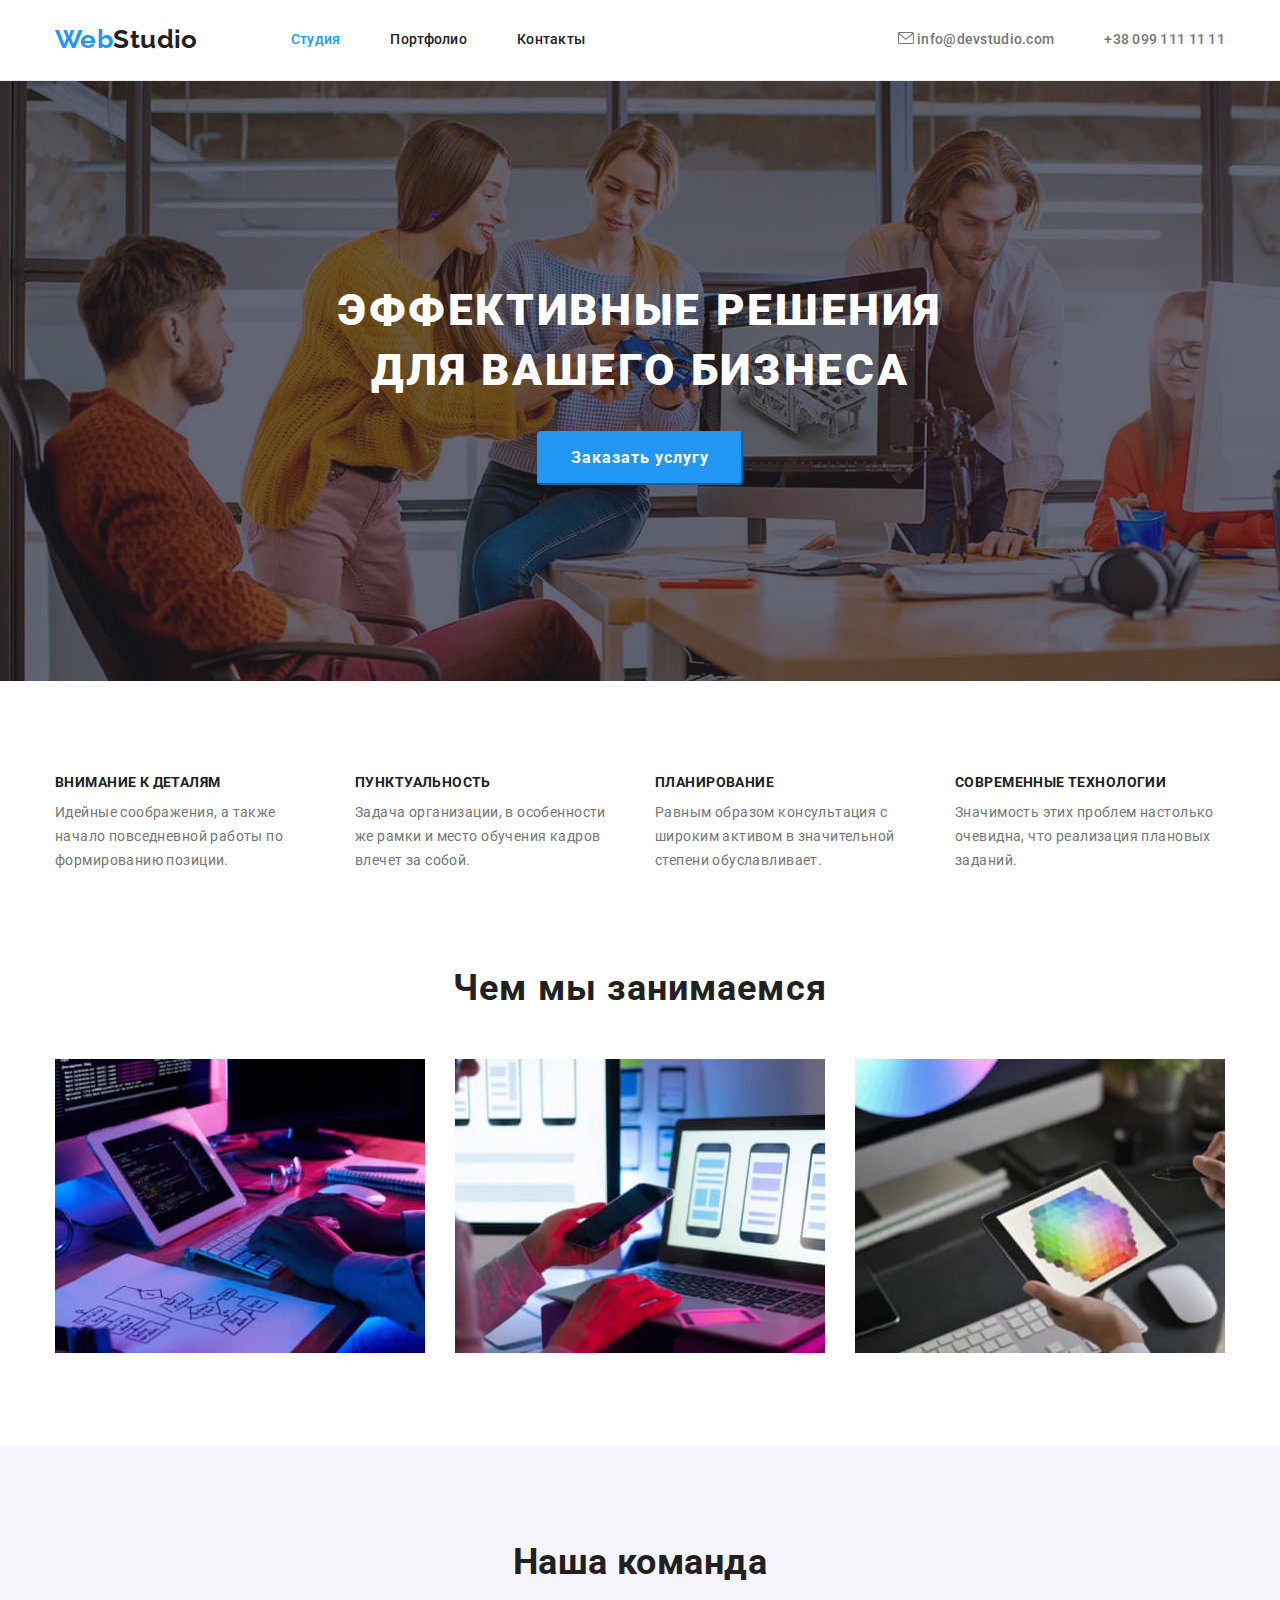
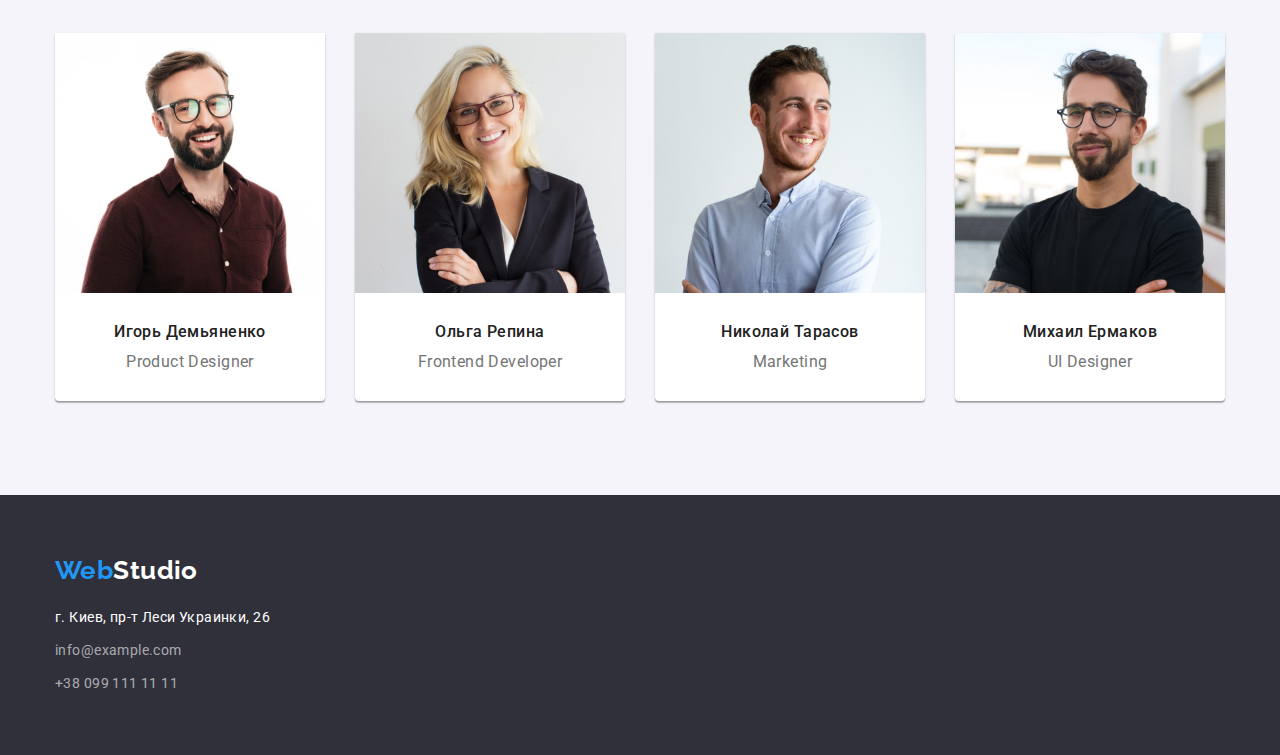
==== index.html @ 4f49828c "icon.svg" ====
<!DOCTYPE html>
<html lang="ru">
<head>
    <meta charset="UTF-8">
    <meta http-equiv="X-UA-Compatible" content="IE=edge">
    <meta name="viewport" content="width=
     initial-scale=1.0">
     <title>Web-Studio-(Version-2.1)</title>
    <link rel="stylesheet" href="https://cdnjs.cloudflare.com/ajax/libs/modern-normalize/1.0.0/modern-normalize.min.css"/>
    <link rel="preconnect" href="https://fonts.googleapis.com">
    <link rel="preconnect" href="https://fonts.gstatic.com" crossorigin>
    <link href="https://fonts.googleapis.com/css2?family=Raleway:wght@700&family=Roboto:wght@400;500;700;900&display=swap"
        rel="stylesheet">
    <link rel="stylesheet" href="./css/styles.css">
</head>
<body>
    <!--Шапка сайта-->
  <header class="page-header">
        <div class="container">
            <div class="general-nav">
            <nav class="main-nav">            
                <a href="./" class="logo"><span class="logo-accent">Web</span>Studio</a>
        
                <ul class="site-nav">
                    <li class="item"><a href="./index.html" class="link current">Студия</a></li>
                    <li class="item"><a href="./portfolio.html" class="link">Портфолио</a></li>
                    <li class="item"><a href="" class="link">Контакты</a></li>
                </ul>
            </nav>
               <ul class="link-contacts">
                <li class="item"><a href="mailto:info@devstudio.com" class="link">
                    <svg class="link-icon" width="16px" height="12px">
                        <use href="./images/icons.svg#icon-envelope"></use>
                    </svg>
                    
                    info@devstudio.com</a></li>                                       
                       
                <li class="item"><a href="tel:+380991111111" class="link">+38 099 111 11 11</a></li>
            </ul>
            </div>
        </div>
    </header>

    <main>
        <!--Герой-->
     <section class="hero overlay">
        <h1 class="hero-title container">Эффективные решения для вашего бизнеса</h1>
         <button class="hero-button" type="button">Заказать услугу</button>
            </section>

        <!--Особенности-->
    <section class="feature section">   
        <div class="container">
        <h2 class="feature-title visually-hidden">Особенности</h2>
        
        <ul class="feature-list">
            <li class="item">
                <h3 class="title">Внимание к деталям</h3> 
                <p class="item" >Идейные соображения, а также начало повседневной работы по формированию позиции.</p>
            </li>
            <li class="item">
                <h3 class="title">Пунктуальность</h3>
                <p class="item">Задача организации, в особенности же рамки и место обучения кадров влечет за собой.</p>
            </li>
            <li class="item">
                <h3 class="title">Планирование</h3>
                <p class="item">Равным образом консультация с широким активом в значительной степени обуславливает.</p>
            </li>
            <li class="item">
                <h3 class="title">Современные технологии</h3>
                <p class="item">Значимость этих проблем настолько очевидна, что реализация плановых заданий.</p>
            </li>
        </ul>
        </div>
    </section>
    <!--Чем мы занимаемся-->
    <section class="example section">
        <div class="container">
            <h2 class="example-title">Чем мы занимаемся</h2>
        <ul class="example-list">
            <li class="item">
                <img src="./images/nout.jpg" alt="Ноутбук" width="370">          
            </li>
            <li class="item">
                <img src="./images/phone.jpg" alt="Смартфон" width="370">               
            </li>
            <li class="item">
                <img src="./images/tablet.jpg" alt="Планшет" width="370">               
            </li>
        </ul>
        </div>
    </section>
    <!--Наша команда-->
    <section class="team section">
        <div class="container">
        <h2 class="team-title">Наша команда</h2>
        <ul class="team-list">
            <li class="team-card">
               
               <img src="./images/igor.jpg" alt="Игорь Демьяненко" width="270">
               <div class="team-card-description">
                <h3 class="title">Игорь Демьяненко</h3>
                <p class="item">Product Designer</p>
               </div>
            </li>
            <li class="team-card">
               <img class="card" src="./images/olga.jpg" alt="Ольга Репина" width="270">
               <div class="team-card-description">
               <h3 class="title">Ольга Репина</h3>  
                <p class="item">Frontend Developer</p> 
                </div>
            </li>
            <li class="team-card">
                
                <img src="./images/nickolay.jpg" alt="Николай Тарасов" width="270">
                <div class="team-card-description">
                <h3 class="title">Николай Тарасов</h3>
                <p class="item">Marketing</p>
                </div>
            </li>
            <li class="team-card">
                
                <img src="./images/misha.jpg" alt="Михаил Ермаков" width="270">
                <div class="team-card-description">
                <h3 class="title">Михаил Ермаков</h3>  
                <p class="item">UI Designer</p> 
            </div>
            </li>
        </ul>
        </div>
    </section>
 </main>
    <!--Футер-->
    <footer class="footer">
        <div class="container">
            
    <a href="./" class="logo-footer"><span class="logo-accent">Web</span>Studio</a>
            
        <address>  
         <ul class="footer-contacts">
         <li><a class="footer-adress" href="">г. Киев, пр-т Леси Украинки, 26</a></li>
         <li><a class="link" href="mailto:info@example.com">info@example.com</a></li>
         <li><a class="link" href="tel:+380991111111">+38 099 111 11 11</a></li>
         </ul>
        </address>
    </div>
    </footer>
</body>
</html>
---- css/styles.css ----
/*Стили для html*/
:root {
    --primary-text-color: #212121;
    --secondary-text-color: #757575;
    --accent-color: #2196F3;
    --accent-text-color: #ffffff; 
    --primary-bg-color: #E5E5E5;
    --secondary-bg-color: #F5F4FA;
    --accent-bg-color: #2F303A;
    --border-header-color: #ECECEC;
    --border-card-color: #EEEEEE;
}
 img {
   display: block;
   max-width: 100%;
   height: auto;
}

body {
    color: var(--primary-text-color);
    font-family: 'Roboto', sans-serif;
    background-color: var(--accent-text-color);
    font-size: 14px;
    letter-spacing: 0.03em;
}

ul {
    list-style: none;
    margin: 0;
    padding: 0;   
}

a {
    text-decoration: none;
    font-style: normal;   
}

h1,h2,h3,h4,h5,h6, p {
    margin-top: 0;
    margin-bottom: 0;
}

.container {
    width: 1200px;
    margin-left: auto;
    margin-right: auto;
    padding-left: 15px;
    padding-right: 15px;
}      
   
.section {
    padding-top: 94px;
    padding-bottom: 94px;
}


/*Шапка сайта*/
.page-header { 
    border-bottom: 1px solid var(--border-header-color);
}

  
.logo {
    padding-top: 24px;
    padding-bottom: 25px;
    margin-right: 93px;
    
    color: var(--primary-text-color);
    font-family: 'Raleway', sans-serif ;
    font-weight: 700;
    font-size: 26px;
    line-height: 1.19;  
}
        

.logo-accent {
    color: var(--accent-color);
}
         
/* Навигация сайта */
.main-nav, .general-nav {
    display: flex;   
}
   
.site-nav {
    display: flex; 
    padding-left: 0; 
}

.site-nav .item {
    margin-right: 50px;    
}
  
.site-nav .item:last-child {
    margin-right: 0;
}

.site-nav .link {
    display: block;
    padding-top: 32px;
    padding-bottom: 32px;

    color: var(--primary-text-color); 

    font-weight: 500;    
    line-height: 1.14;
    letter-spacing: 0.02em; 
}

.site-nav .link:hover,
.site-nav .link:focus {
    color: var(--accent-color);
}

.site-nav .link.current {
    color: var(--accent-color)
}
        
/*Ссылки-контакты*/
.link-contacts .link {  
    display: block;
    padding-top: 32px;
    padding-bottom: 32px;

    color: var(--secondary-text-color);

    font-weight: 500;    
    line-height: 1.14;
    letter-spacing: 0.02em;
}

.link-contacts .link:hover,
.link-contacts .link:focus {
    color: var(--accent-color);    
}

.link-contacts {
   display: flex;
   padding-right: 0;
   padding-left: 0;
   margin-left: auto;
   }

.link-contacts .item + .item {
   margin-left: 50px;
}

/*Герой*/
.hero {
  background-color: var(--accent-bg-color);
  text-align: center;
  padding-top: 200px;
  padding-bottom: 200px;    
}

.hero-title {
    margin-bottom: 30px;  
    max-width: 696px;
       
    color: var(--accent-text-color);
     
    font-weight: 900;
    font-size: 44px;
    line-height: 1.36;
    letter-spacing: 0.06em;
    text-transform: uppercase;
} 
/*Фон Герой*/
.overlay {
    max-width: 1600px;
    height: 600px;
    margin-left: auto;
    margin-right: auto;
    background-image: linear-gradient(to right, rgba(47, 48, 58, 0.4),
     rgba(47, 48, 58, 0.4)), url(../images/imgoverlay.jpg);
     background-repeat: no-repeat;
}
  
/*Кнопки по умолчанию и на странице Портфолио*/
.button {
    
    color: var(--primary-text-color);
    background-color: var(--secondary-bg-color);
    border-color: var(--secondary-bg-color);
    font-family: 'Roboto', sans-serif;
    font-weight: 500;
    font-size: 16px;
    line-height: 1.63; 
    border: none;
    border-radius: 4px; 
        
    text-align: center;
    letter-spacing: 0.03em;
    padding: 6px 22px;
}

.button:hover, .button:focus {
    color: var(--accent-text-color);
    background-color: var(--accent-color);
    cursor: pointer;
}

.hero-button {
    color: var(--accent-text-color);
    background-color: var(--accent-color);
    border-color: var(--accent-color);

    font-family: inherit;
    font-weight: 700;
    font-size: 16px;
    line-height: 1.88;     
    letter-spacing: 0.06em;
    border-radius: 4px;


    display: inline-block;
    padding: 10px 32px;      
}
    
.hero-button:hover,
.hero-button:focus {
    color: var(--accent-text-color);
    background-color: var(--accent-color);
    cursor: pointer;
}
/*Oсобенности*/
.feature-list {
    display: flex;
    gap: 30px;
    padding-left: 0;
}

.visually-hidden {
    position: absolute;
    width: 1px;
    height: 1px;
    margin: -1px;
    border: 0;
    padding: 0;
    white-space: nowrap;
    clip-path: inset(100%);
    clip: rect(0 0 0 0);
    overflow: hidden;}

.feature-list .title {
    margin-bottom: 10px;
    font-weight: 700;
    font-size: 14px;
    line-height: 1.14;
    letter-spacing: 0.03em; 
    text-transform: uppercase;
    color: var(--primary-text-color);
    }

.feature-list .item {
    color: var(--secondary-text-color);
    line-height: 1.71; 
    flex-basis: calc((100% - 90px) / 4);    
    }

/*Чем мы занимаемся*/

.example {
    padding-top: 0px;
 }
   
.example-title {
    margin-bottom: 50px;
    
    font-weight: 700;
    font-size: 36px;
    line-height: 1.17;
    letter-spacing: 0.03em;
    text-align: center;
}

.example-list {
    display: flex; 
    gap: 30px;   
}
 
/*Наша команда*/
.team {
    background-color: var(--secondary-bg-color);
}

.team-title{
    font-weight: 700;
    font-size: 36px;
    line-height: 1.17; 
    margin-bottom: 50px;  
    text-align: center;
       
}
.team-card {
    background-color: var(--accent-text-color);
    box-shadow: 0px 1px 3px rgba(0, 0, 0, 0.12), 0px 1px 1px rgba(0, 0, 0, 0.14), 0px 2px 1px rgba(0, 0, 0, 0.2);
    border-radius: 0px 0px 4px 4px;     
}

.team-card .title {
    font-weight: 500;
    font-size: 16px;
    line-height:1.17;
    text-align: center;
}

.team-card .item {
   color: var(--secondary-text-color);
   font-size: 16px;
   line-height: 1.19;
   text-align: center;
   margin-top: 10px;     
}

.team-list {
  display: flex;
  gap: 30px; 
}

.team-list .team-card-description {
    padding-top: 30px;
    padding-bottom: 30px; 
    padding-left: 70;    
}

           
/*Футер*/
.footer {
    background-color: var(--accent-bg-color);
    padding-top: 60px;
    padding-bottom: 60px;
}


.footer-adress {
    color: var(--accent-text-color);    
    line-height: 1.71;           
}

.footer-contacts .link {
    display: block;
    color: rgba(255, 255, 255, 0.6);    
    line-height: 1.71;
    margin-top: 9px;    
}

.footer-contacts .footer-adress:hover {
    color: var(--accent-color);
}

.footer-contacts .link:hover,
.footer-contacts .link:focus {
    color: var(--accent-color);
}

.footer-contacts {
    display: block;
    padding-left: 0;
}

.logo-footer {
    display: block;
    margin-bottom: 20px;
    margin-right: 93px;

    color: var(--primary-text-color);
    color: var(--accent-text-color);
    font-family: 'Raleway', sans-serif;
    font-weight: 700;
    font-size: 26px;
    line-height: 1.19; 
}

/*Стили для Портфолио*/

.portfolio-card .item {
    color: var(--secondary-text-color);
    font-size: 16px;
    line-height: 1.88;    
}

.portfolio-card .title {
    font-weight: 700;
    font-size: 18px;
    line-height: 2;    
    letter-spacing: 0.06em;
}

.portfolio-list {
    display: flex;
    flex-wrap: wrap;
    padding: 0;
    gap: 30px;
}     
  
.portfolio-card {
   width: calc((100% - 60px) / 3);
}
.portfolio-card-description {
    padding-left: 24px;
    padding-top: 20px;
    padding-bottom: 20px;
    border-bottom: 1px solid var(--border-card-color);
    border-left: 1px solid var(--border-card-color);
    border-right: 1px solid var(--border-card-color);
}
.portfolio-card-description .title {
    margin-bottom: 4px;
}
.filter {
    display: flex;
    margin-bottom: 50px;
    justify-content: center;    
}
.filter .button {
    margin-right: 8px;
}

/*Спрайт*/
.link-icon {
   fill: currentColor;
}
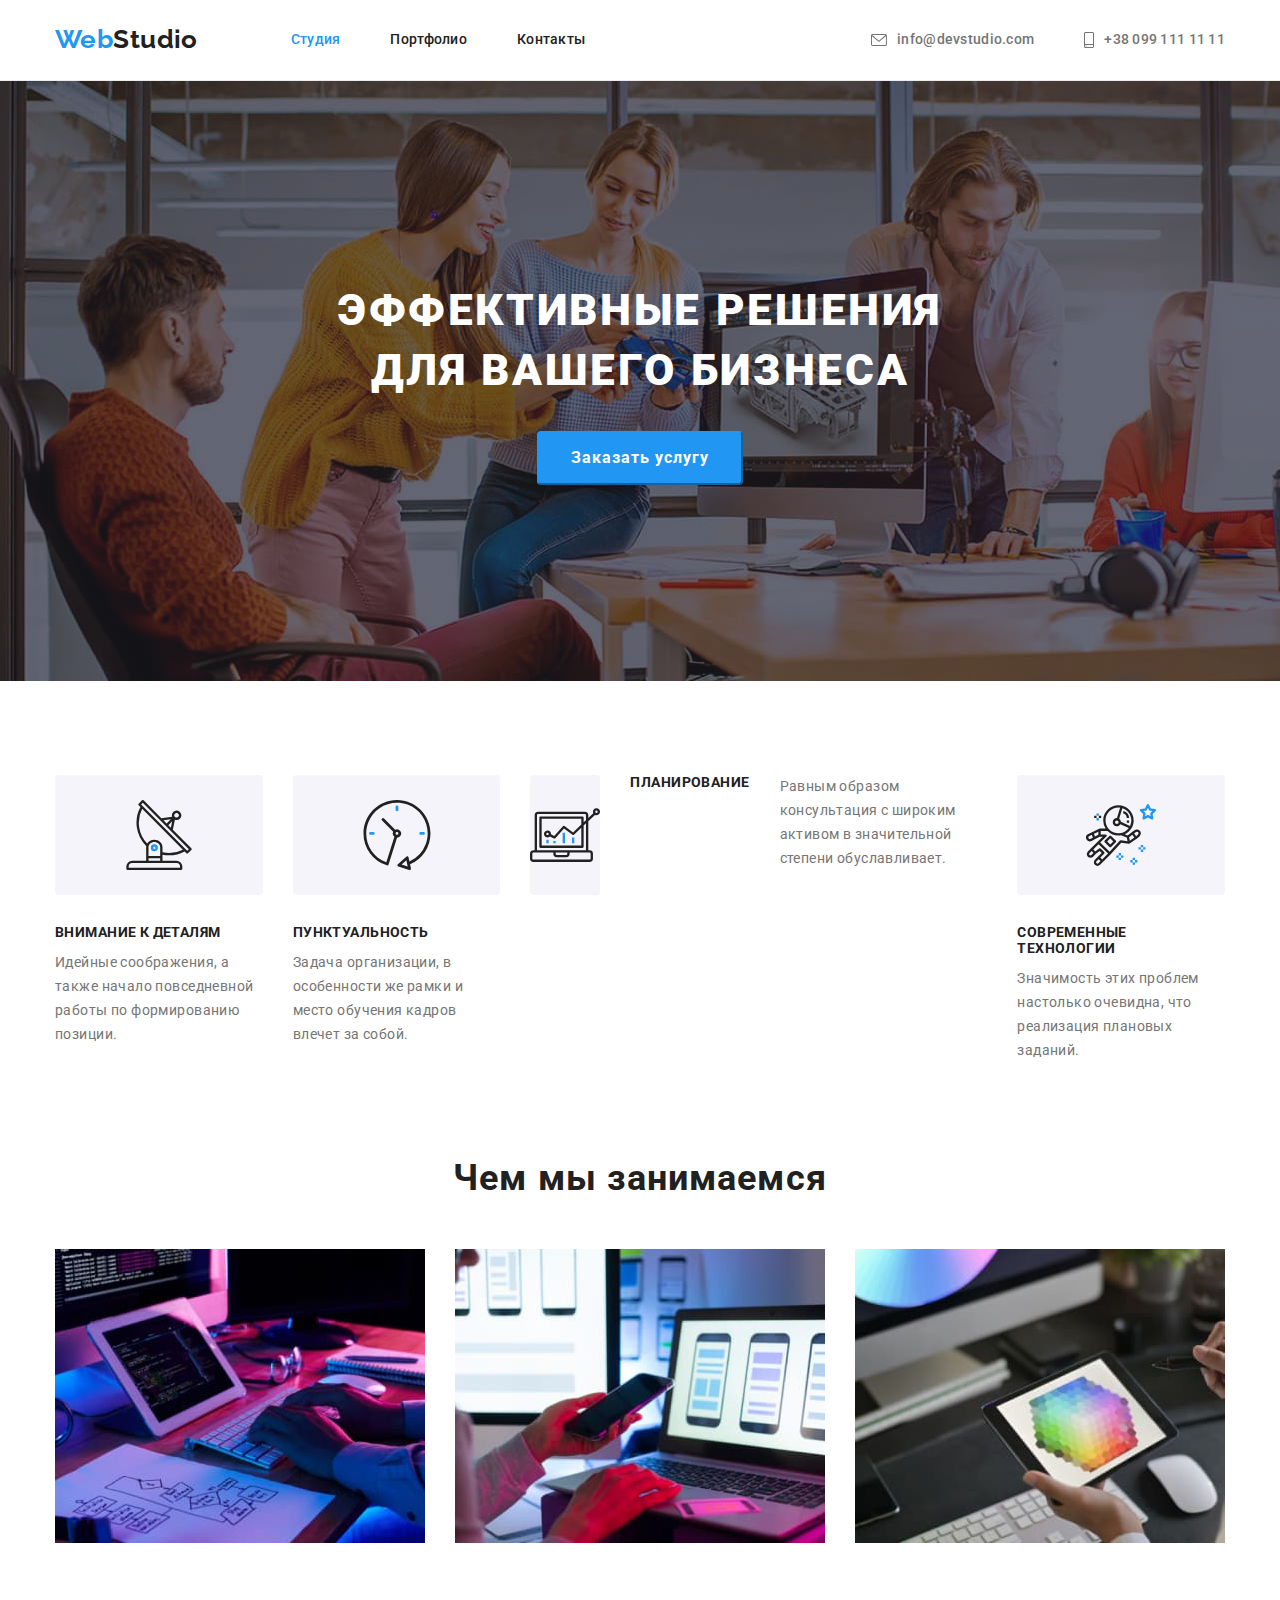
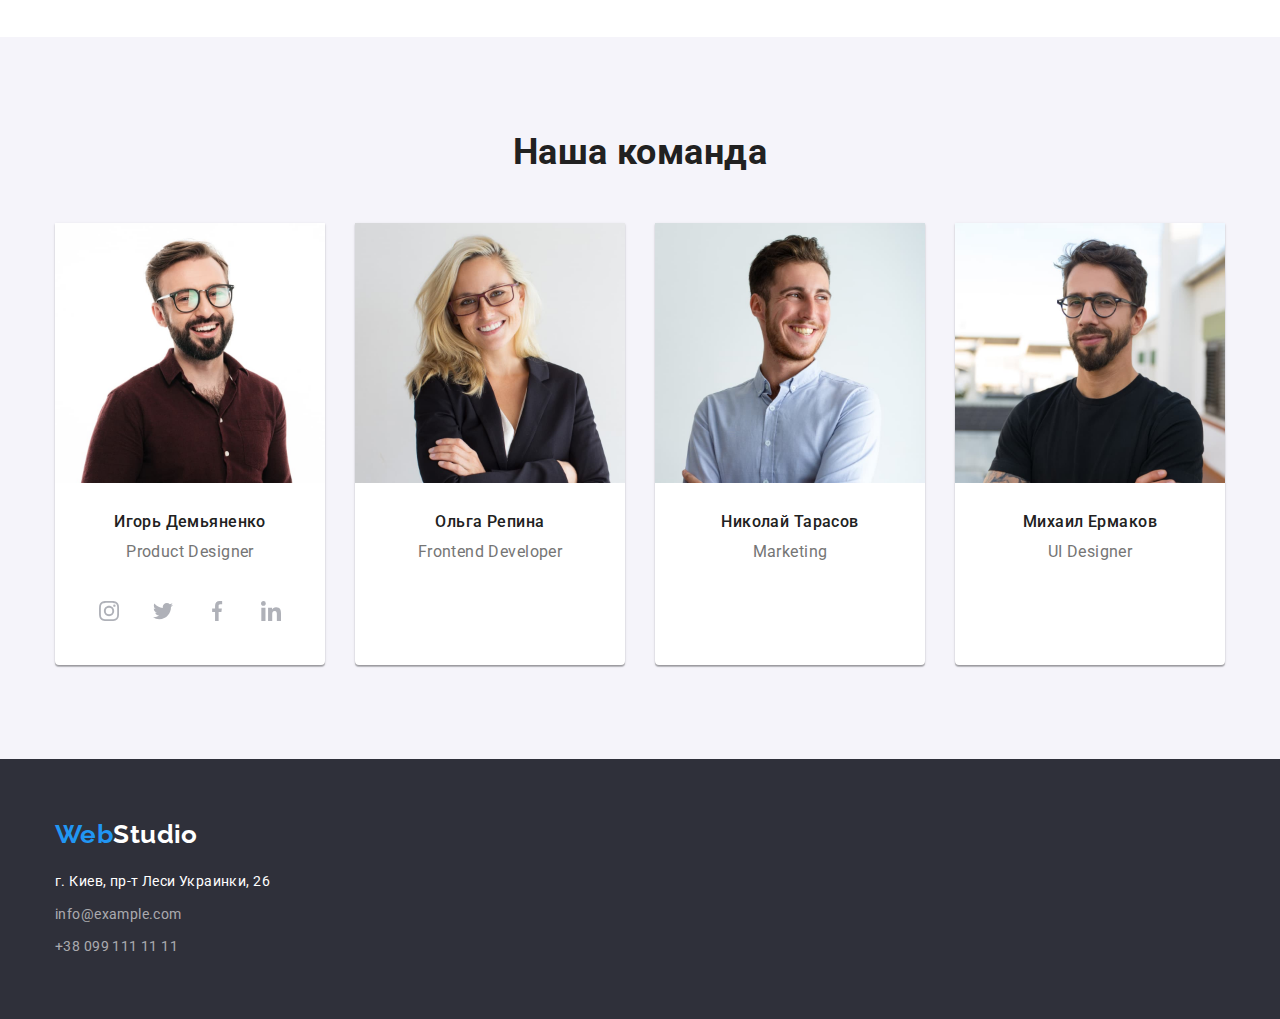
==== commit 9a7542e0: "Summary" ====
--- a/index.html
+++ b/index.html
@@ -27,21 +27,30 @@
                     <li class="item"><a href="" class="link">Контакты</a></li>
                 </ul>
             </nav>
-               <ul class="link-contacts">
-                <li class="item"><a href="mailto:info@devstudio.com" class="link">
-                    <svg class="link-icon" width="16px" height="12px">
-                        <use href="./images/icons.svg#icon-envelope"></use>
-                    </svg>
-                    
-                    info@devstudio.com</a></li>                                       
-                       
-                <li class="item"><a href="tel:+380991111111" class="link">+38 099 111 11 11</a></li>
+            <ul class="link-contacts">
+                <li class="item">
+                    <a href="mailto:info@devstudio.com" class="link">
+                        <svg class="link-icon" width="16px" height="12px">
+                            <use href="./images/icons.svg.svg#icon-envelope"></use>
+                        </svg>
+                        info@devstudio.com
+                    </a>
+                </li>
+            
+                <li class="item">
+                    <a href="tel:+380991111111" class="link">
+                        <svg class="link-icon" width="10" height="16">
+                            <use href="./images/icons.svg.svg#icon-smartphone"></use>
+                        </svg>
+                        +38 099 111 11 11
+                    </a>
+                </li>
             </ul>
             </div>
-        </div>
-    </header>
-
-    <main>
+            </div>
+            </header>
+            
+            <main>
         <!--Герой-->
      <section class="hero overlay">
         <h1 class="hero-title container">Эффективные решения для вашего бизнеса</h1>
@@ -54,19 +63,42 @@
         <h2 class="feature-title visually-hidden">Особенности</h2>
         
         <ul class="feature-list">
-            <li class="item">
+
+            <li class="item">
+                <div class="feature-icon">
+                    <svg class="icon-antenna" width="70px" height="70px">
+                        <use href="./images/icons.svg.svg#icon-antenna"></use>
+                    </svg>
+                </div>
+
                 <h3 class="title">Внимание к деталям</h3> 
                 <p class="item" >Идейные соображения, а также начало повседневной работы по формированию позиции.</p>
             </li>
-            <li class="item">
+
+            <li class="item">
+                <div class="feature-icon">
+                    <svg class="icon-clock" width="70px" height="70px">
+                        <use href="./images/icons.svg.svg#icon-clock"></use>
+                    </svg>
+                </div>
+
                 <h3 class="title">Пунктуальность</h3>
                 <p class="item">Задача организации, в особенности же рамки и место обучения кадров влечет за собой.</p>
             </li>
-            <li class="item">
+            <div class="feature-icon">
+                <svg class="icon-diagram" width="70px" height="70px">
+                    <use href="./images/icons.svg.svg#icon-diagram"></use>
+                </svg>
+            </div>
                 <h3 class="title">Планирование</h3>
                 <p class="item">Равным образом консультация с широким активом в значительной степени обуславливает.</p>
             </li>
             <li class="item">
+                <div class="feature-icon">
+                    <svg class="icon-astronaut" width="70px" height="70px">
+                        <use href="./images/icons.svg.svg#icon-astronaut"></use>
+                    </svg>
+                </div>
                 <h3 class="title">Современные технологии</h3>
                 <p class="item">Значимость этих проблем настолько очевидна, что реализация плановых заданий.</p>
             </li>
@@ -95,6 +127,7 @@
         <div class="container">
         <h2 class="team-title">Наша команда</h2>
         <ul class="team-list">
+           
             <li class="team-card">
                
                <img src="./images/igor.jpg" alt="Игорь Демьяненко" width="270">
@@ -102,7 +135,47 @@
                 <h3 class="title">Игорь Демьяненко</h3>
                 <p class="item">Product Designer</p>
                </div>
-            </li>
+                <ul class="team-soclinks">
+                    <li class="team-soclinks-item">
+                        <div class="social-links">
+                            <a href="">
+                                <svg class="icon-social" width="20px" height="20px">
+                                    <use href="./images/icons.svg.svg#icon-instagram"></use>
+                                </svg>
+                            </a>
+                        </div>
+                    </li>
+                    <li class="team-soclinks-item">
+                        <div class="social-links">
+                            <a href="">
+                                <svg class="icon-social" width="20px" height="20px">
+                                    <use href="./images/icons.svg.svg#icon-twitter"></use>
+                                </svg>
+                            </a>
+                        </div>
+                    </li>
+                    <li class="team-soclinks-item">
+                        <div class="social-links">
+                            <a href="">
+                                <svg class="icon-social" width="20px" height="20px">
+                                    <use href="./images/icons.svg.svg#icon-facebook"></use>
+                                </svg>
+                            </a>
+                        </div>
+                    </li>
+                    <li class="team-soclinks-item">
+                        <div class="social-links">
+                            <a href="">
+                                <svg class="icon-social" width="20px" height="20px">
+                                    <use href="./images/icons.svg.svg#icon-linkedin"></use>
+                                </svg>
+                            </a>
+                        </div>
+                    </li>
+                </ul>
+            </li>       
+                    
+                 
             <li class="team-card">
                <img class="card" src="./images/olga.jpg" alt="Ольга Репина" width="270">
                <div class="team-card-description">
--- a/css/styles.css
+++ b/css/styles.css
@@ -3,12 +3,13 @@
     --primary-text-color: #212121;
     --secondary-text-color: #757575;
     --accent-color: #2196F3;
-    --accent-text-color: #ffffff; 
+    --accent-text-color: #ffffff;
     --primary-bg-color: #E5E5E5;
     --secondary-bg-color: #F5F4FA;
     --accent-bg-color: #2F303A;
     --border-header-color: #ECECEC;
     --border-card-color: #EEEEEE;
+    --social-links-color: #AFB1B8;
 }
  img {
    display: block;
@@ -117,32 +118,44 @@
 }
         
 /*Ссылки-контакты*/
-.link-contacts .link {  
-    display: block;
+.link-contacts .link {
+    display: flex;
     padding-top: 32px;
     padding-bottom: 32px;
+    align-items: center;
 
     color: var(--secondary-text-color);
 
-    font-weight: 500;    
+    font-weight: 500;
     line-height: 1.14;
     letter-spacing: 0.02em;
 }
 
 .link-contacts .link:hover,
 .link-contacts .link:focus {
-    color: var(--accent-color);    
+    color: var(--accent-color);
 }
 
 .link-contacts {
-   display: flex;
-   padding-right: 0;
-   padding-left: 0;
-   margin-left: auto;
-   }
-
-.link-contacts .item + .item {
-   margin-left: 50px;
+    display: flex;
+    padding-right: 0;
+    padding-left: 0;
+    margin-left: auto;
+    align-items: center;
+}
+
+.link-contacts .item+.item {
+    margin-left: 50px;
+}
+
+.link-icon {
+    margin-right: 10px;
+    fill: #757575;
+}
+
+.link-icon:hover,
+.link-icon:focus {
+    fill: var(--accent-color);
 }
 
 /*Герой*/
@@ -172,8 +185,7 @@
     margin-left: auto;
     margin-right: auto;
     background-image: linear-gradient(to right, rgba(47, 48, 58, 0.4),
-     rgba(47, 48, 58, 0.4)), url(../images/imgoverlay.jpg);
-     background-repeat: no-repeat;
+            rgba(47, 48, 58, 0.4)), url(../images/imgoverlay.jpg);
 }
   
 /*Кнопки по умолчанию и на странице Портфолио*/
@@ -250,13 +262,23 @@
     letter-spacing: 0.03em; 
     text-transform: uppercase;
     color: var(--primary-text-color);
-    }
+}
 
 .feature-list .item {
     color: var(--secondary-text-color);
     line-height: 1.71; 
     flex-basis: calc((100% - 90px) / 4);    
-    }
+}
+
+.feature-icon {
+    display: flex;
+    height: 120px;
+    border-radius: 4px;
+    margin-bottom: 30px;
+    background-color: var(--secondary-bg-color);
+    justify-content: center;
+    align-items: center;
+}
 
 /*Чем мы занимаемся*/
 
@@ -323,7 +345,40 @@
     padding-bottom: 30px; 
     padding-left: 70;    
 }
-
+.social-links {
+    display: flex;
+    width: 44px;
+    height: 44px;
+    border: 0;
+    border-radius: 50%;
+    padding: 0;
+    justify-content: center;
+    align-items: center;
+    background-color: var(--accent-text-color);
+}
+.social-links:hover,
+.social-links:focus {
+    background-color: var(--accent-color);
+}
+.team-soclinks-item:not(:last-child) {
+    margin-right: 10px;
+}
+.team-soclinks-item {
+    padding-bottom: 30px;
+}
+.team-soclinks {
+    display: flex;
+    justify-content: center;
+}
+.icon-social {
+    fill: var(--social-links-color);
+    align-items: center;
+    margin-bottom: 0;
+}
+.icon-social:hover,
+.icon-social:focus {
+    fill: var(--accent-text-color);
+}
            
 /*Футер*/
 .footer {
@@ -417,11 +472,7 @@
     margin-right: 8px;
 }
 
-/*Спрайт*/
-.link-icon {
-   fill: currentColor;
-}
-    
+
     
     
       
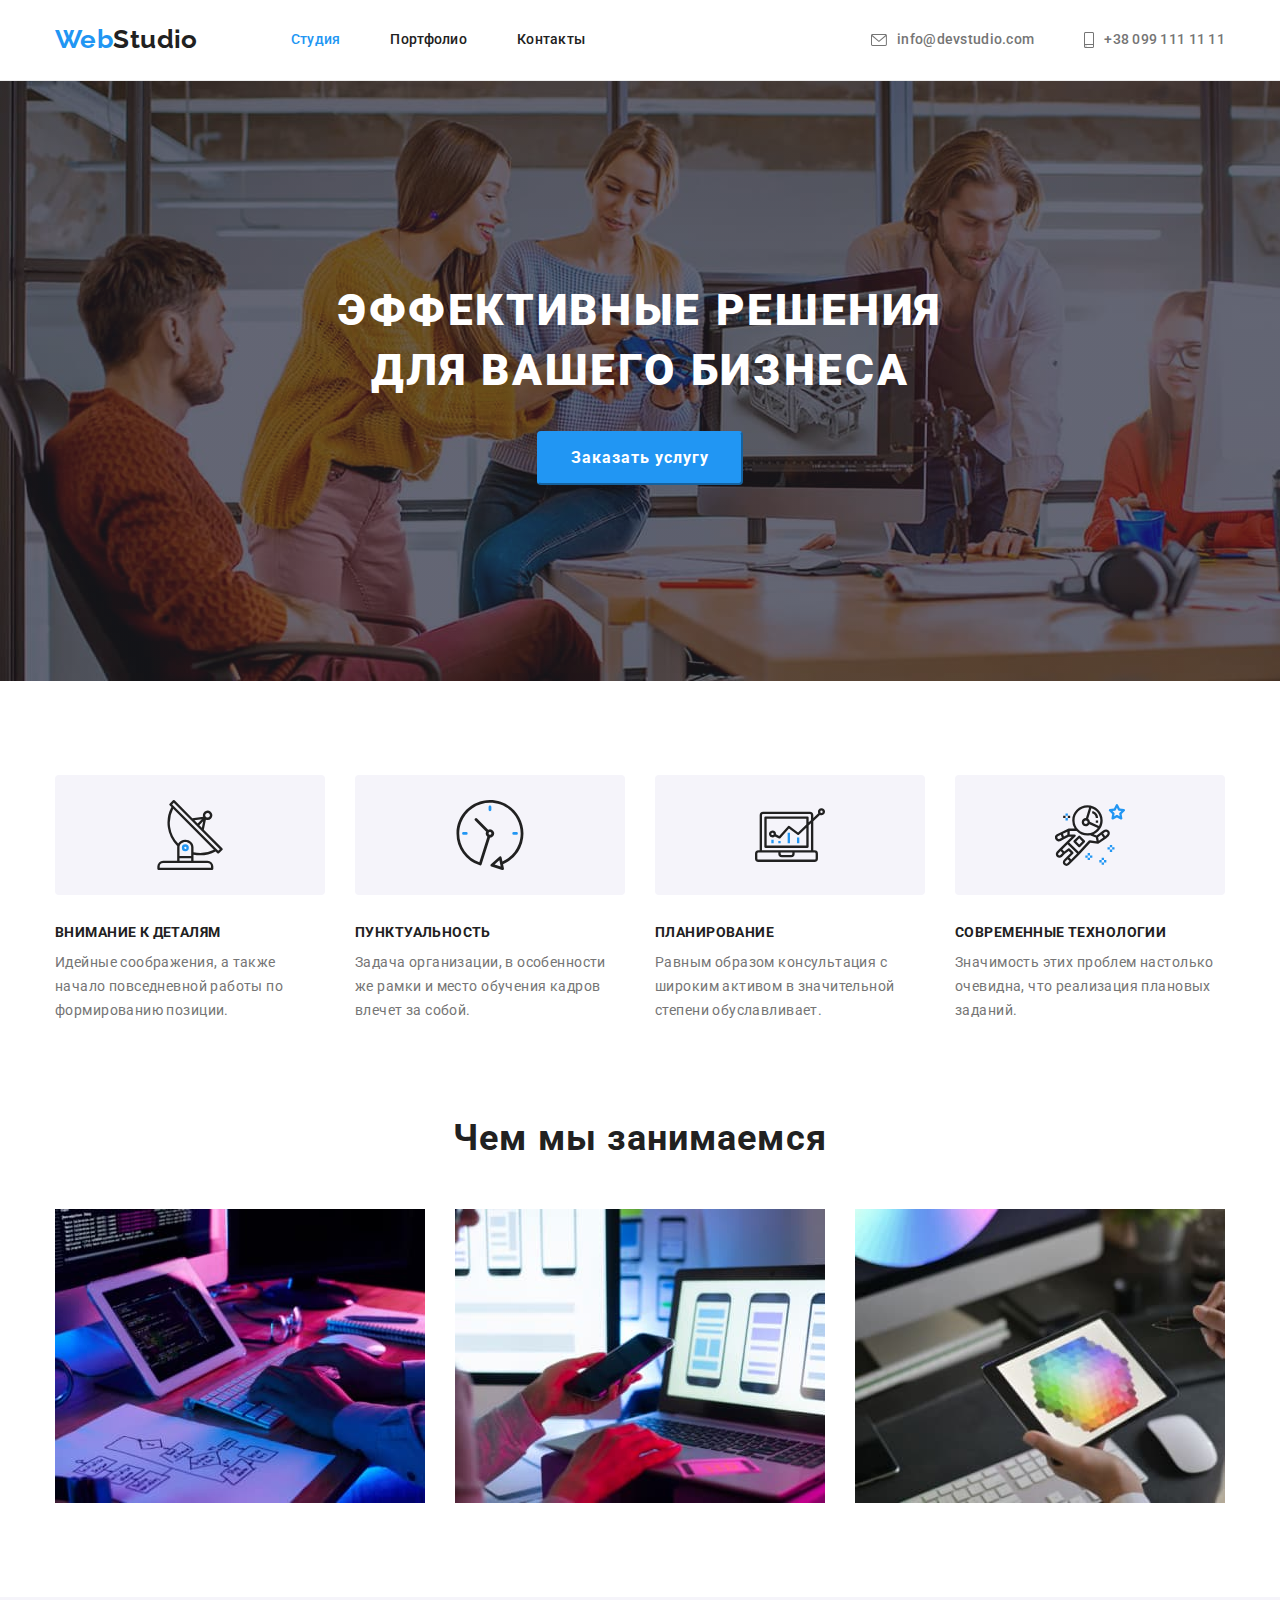
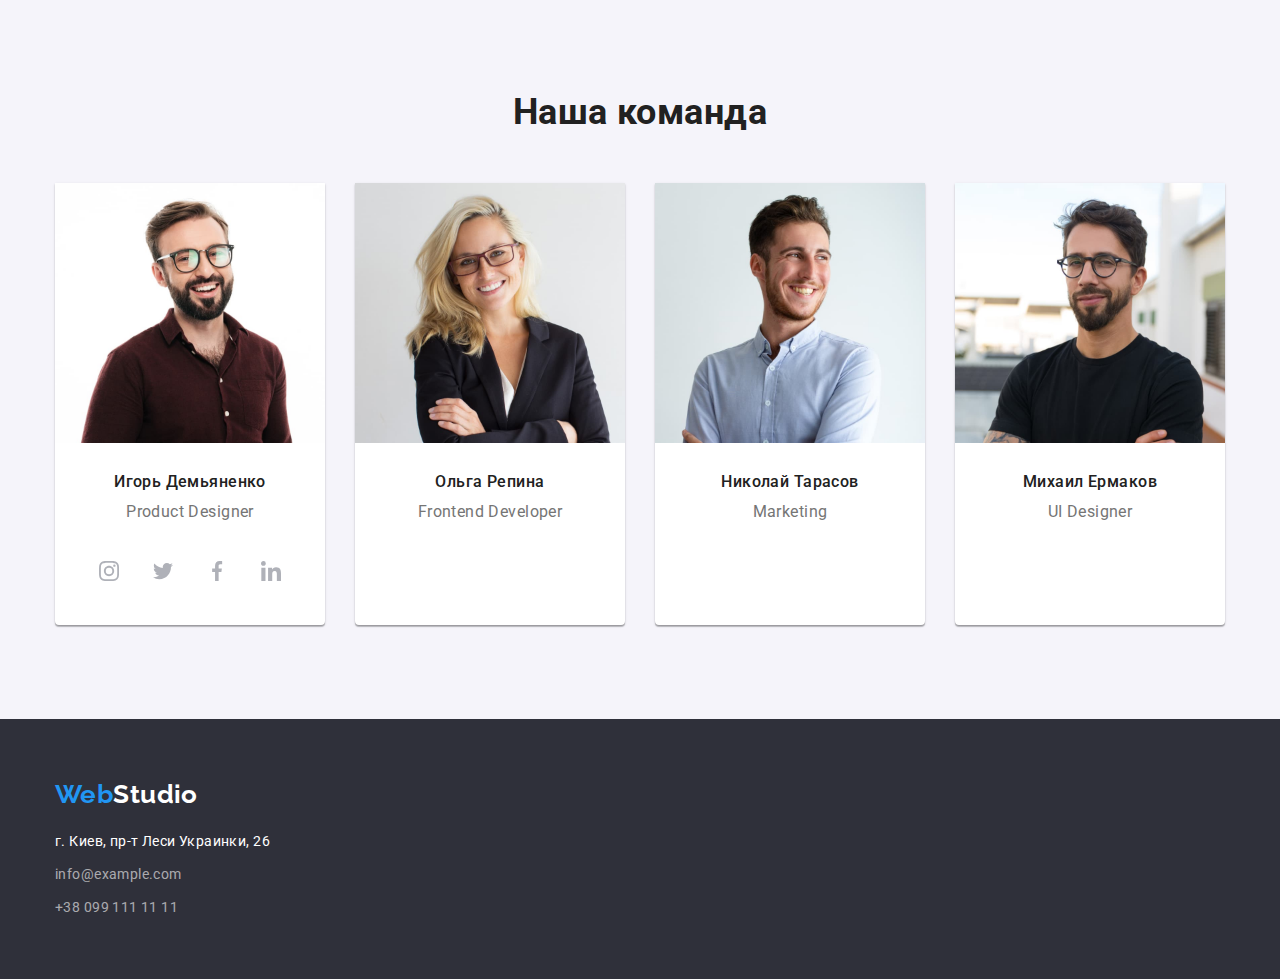
==== commit b2f9a5ac: "Update index.html" ====
--- a/index.html
+++ b/index.html
@@ -72,7 +72,7 @@
                 </div>
 
                 <h3 class="title">Внимание к деталям</h3> 
-                <p class="item" >Идейные соображения, а также начало повседневной работы по формированию позиции.</p>
+                <p class="item">Идейные соображения, а также начало повседневной работы по формированию позиции.</p>
             </li>
 
             <li class="item">
@@ -85,11 +85,13 @@
                 <h3 class="title">Пунктуальность</h3>
                 <p class="item">Задача организации, в особенности же рамки и место обучения кадров влечет за собой.</p>
             </li>
+            <li class="item">
             <div class="feature-icon">
                 <svg class="icon-diagram" width="70px" height="70px">
                     <use href="./images/icons.svg.svg#icon-diagram"></use>
                 </svg>
             </div>
+
                 <h3 class="title">Планирование</h3>
                 <p class="item">Равным образом консультация с широким активом в значительной степени обуславливает.</p>
             </li>
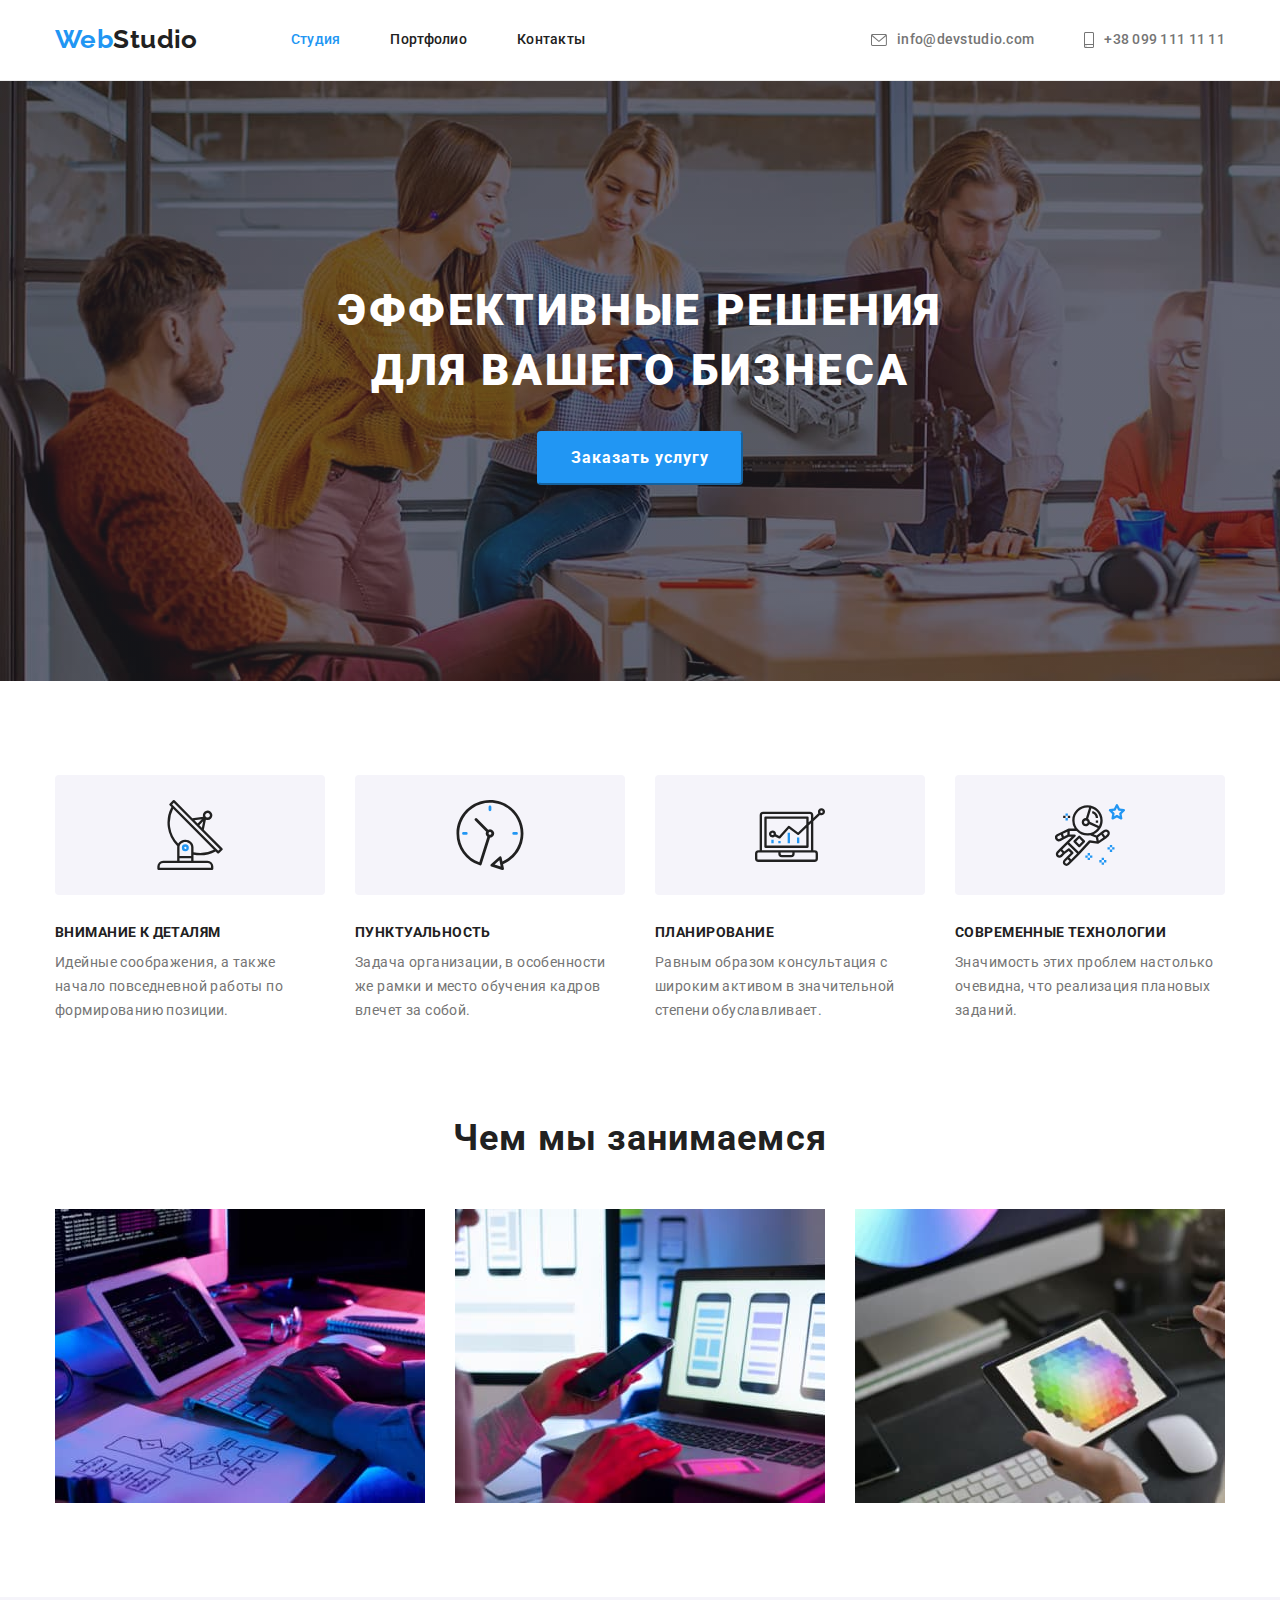
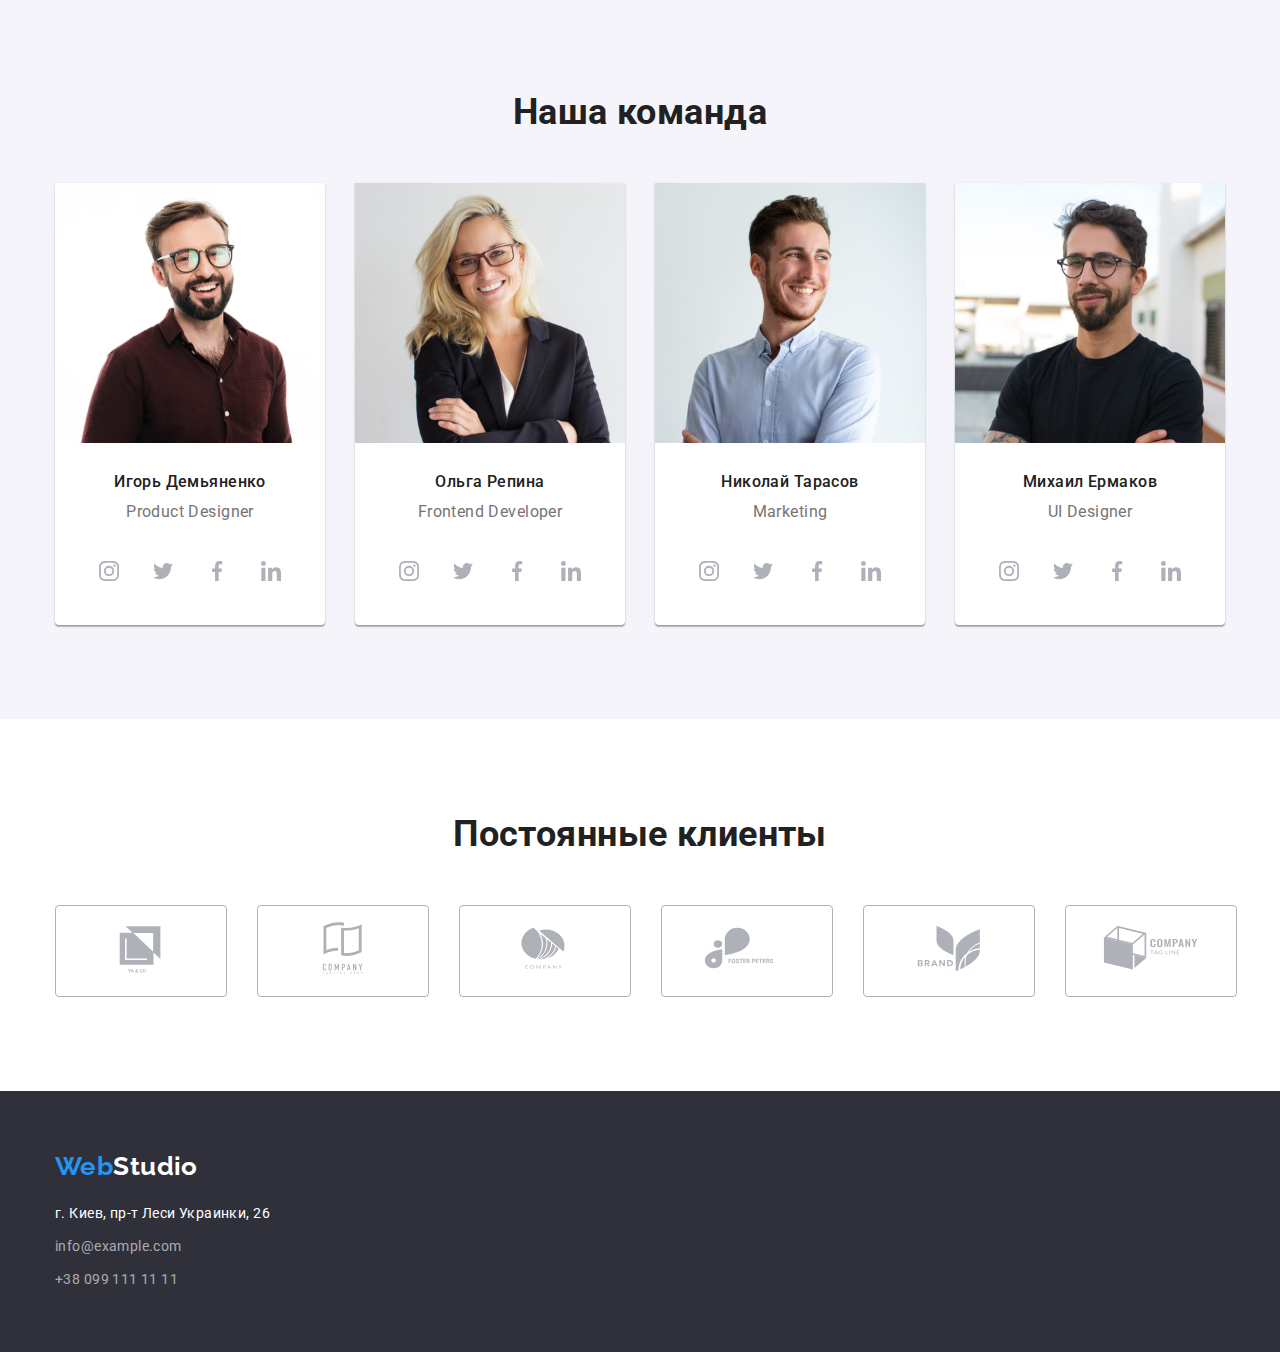
==== commit c7f1a2d5: "Summary" ====
--- a/index.html
+++ b/index.html
@@ -138,7 +138,7 @@
                 <p class="item">Product Designer</p>
                </div>
                 <ul class="team-soclinks">
-                    <li class="team-soclinks-item">
+                        <li class="team-soclinks-item">
                         <div class="social-links">
                             <a href="">
                                 <svg class="icon-social" width="20px" height="20px">
@@ -184,6 +184,44 @@
                <h3 class="title">Ольга Репина</h3>  
                 <p class="item">Frontend Developer</p> 
                 </div>
+                <ul class="team-soclinks">
+                    <li class="team-soclinks-item">
+                        <div class="social-links">
+                            <a href="">
+                                <svg class="icon-social" width="20px" height="20px">
+                                    <use href="./images/icons.svg.svg#icon-instagram"></use>
+                                </svg>
+                            </a>
+                        </div>
+                    </li>
+                    <li class="team-soclinks-item">
+                        <div class="social-links">
+                            <a href="">
+                                <svg class="icon-social" width="20px" height="20px">
+                                    <use href="./images/icons.svg.svg#icon-twitter"></use>
+                                </svg>
+                            </a>
+                        </div>
+                    </li>
+                    <li class="team-soclinks-item">
+                        <div class="social-links">
+                            <a href="">
+                                <svg class="icon-social" width="20px" height="20px">
+                                    <use href="./images/icons.svg.svg#icon-facebook"></use>
+                                </svg>
+                            </a>
+                        </div>
+                    </li>
+                    <li class="team-soclinks-item">
+                        <div class="social-links">
+                            <a href="">
+                                <svg class="icon-social" width="20px" height="20px">
+                                    <use href="./images/icons.svg.svg#icon-linkedin"></use>
+                                </svg>
+                            </a>
+                        </div>
+                    </li>
+                </ul>
             </li>
             <li class="team-card">
                 
@@ -192,6 +230,44 @@
                 <h3 class="title">Николай Тарасов</h3>
                 <p class="item">Marketing</p>
                 </div>
+                <ul class="team-soclinks">
+                    <li class="team-soclinks-item">
+                        <div class="social-links">
+                            <a href="">
+                                <svg class="icon-social" width="20px" height="20px">
+                                    <use href="./images/icons.svg.svg#icon-instagram"></use>
+                                </svg>
+                            </a>
+                        </div>
+                    </li>
+                    <li class="team-soclinks-item">
+                        <div class="social-links">
+                            <a href="">
+                                <svg class="icon-social" width="20px" height="20px">
+                                    <use href="./images/icons.svg.svg#icon-twitter"></use>
+                                </svg>
+                            </a>
+                        </div>
+                    </li>
+                    <li class="team-soclinks-item">
+                        <div class="social-links">
+                            <a href="">
+                                <svg class="icon-social" width="20px" height="20px">
+                                    <use href="./images/icons.svg.svg#icon-facebook"></use>
+                                </svg>
+                            </a>
+                        </div>
+                    </li>
+                    <li class="team-soclinks-item">
+                        <div class="social-links">
+                            <a href="">
+                                <svg class="icon-social" width="20px" height="20px">
+                                    <use href="./images/icons.svg.svg#icon-linkedin"></use>
+                                </svg>
+                            </a>
+                        </div>
+                    </li>
+                </ul>
             </li>
             <li class="team-card">
                 
@@ -200,10 +276,122 @@
                 <h3 class="title">Михаил Ермаков</h3>  
                 <p class="item">UI Designer</p> 
             </div>
+            <ul class="team-soclinks">
+                <li class="team-soclinks-item">
+                    <div class="social-links">
+                        <a href="">
+                            <svg class="icon-social" width="20px" height="20px">
+                                <use href="./images/icons.svg.svg#icon-instagram"></use>
+                            </svg>
+                        </a>
+                    </div>
+                </li>
+                <li class="team-soclinks-item">
+                    <div class="social-links">
+                        <a href="">
+                            <svg class="icon-social" width="20px" height="20px">
+                                <use href="./images/icons.svg.svg#icon-twitter"></use>
+                            </svg>
+                        </a>
+                    </div>
+                </li>
+                <li class="team-soclinks-item">
+                    <div class="social-links">
+                        <a href="">
+                            <svg class="icon-social" width="20px" height="20px">
+                                <use href="./images/icons.svg.svg#icon-facebook"></use>
+                            </svg>
+                        </a>
+                    </div>
+                </li>
+                <li class="team-soclinks-item">
+                    <div class="social-links">
+                        <a href="">
+                            <svg class="icon-social" width="20px" height="20px">
+                                <use href="./images/icons.svg.svg#icon-linkedin"></use>
+                            </svg>
+                        </a>
+                    </div>
+                </li>
+            </ul>
             </li>
         </ul>
         </div>
     </section>
+   <!--Постоянные клиенты-->
+   <section class="clients section"> 
+    <div class="container">
+    
+     <h2 class="clients-title">Постоянные клиенты</h2>
+
+        <ul class="clients-list">
+
+            <li class="clients-item">
+                <div class="clients-link"> 
+                <a href="">
+                    <svg class="clients-icon" width="106px" height="60px">
+                        <use href="./images/icons.svg.svg#icon-yaco"></use>
+
+                    </svg>
+                </a>
+                </div>
+            </li>
+            
+            <li class="clients-item">
+                <div class="clients-link">
+                 <a href="">
+                     <svg class="clients-icon" width="106px" height="60px">
+                         <use href="./images/icons.svg.svg#icon-taglinehere"></use>
+
+                     </svg>
+                 </a>
+                </div>
+            </li>
+
+            <li class="clients-item">
+                <div class="clients-link">
+                <a href="">
+                    <svg class="clients-icon" width="106px" height="60px">
+                        <use href="./images/icons.svg.svg#icon-company"></use>
+            
+                    </svg>
+                </a>
+                </div>
+            </li>
+            
+            <li class="clients-item">
+                <div class="clients-link">
+                <a href="">
+                    <svg class="clients-icon" width="106px" height="60px">
+                        <use href="./images/icons.svg.svg#icon-foster"></use>
+            
+                    </svg>
+                </a>
+                </div>
+            </li>
+
+            <li class="clients-item">
+                <div class="clients-link">
+                <a href="">
+                    <svg class="clients-icon" width="106px" height="60px">
+                        <use href="./images/icons.svg.svg#icon-brand"></use>            
+                    </svg>
+                </a>
+                </div>
+            </li>
+            
+            <li class="clients-item">
+                <div class="clients-link">
+                <a href="">
+                    <svg class="clients-icon" width="106px" height="60px">
+                        <use href="./images/icons.svg.svg#icon-cotagline"></use>            
+                    </svg>
+                </a>
+                </div>
+            </li>
+        </ul>
+   </div>
+   </section>
  </main>
     <!--Футер-->
     <footer class="footer">
--- a/css/styles.css
+++ b/css/styles.css
@@ -379,7 +379,52 @@
 .icon-social:focus {
     fill: var(--accent-text-color);
 }
-           
+
+ 
+/*Постоянные клиенты*/
+.clients-title {     
+    margin-bottom: 50px;
+    font-weight: 700;
+    font-size: 36px;
+    line-height: 1.17;
+    text-align: center;
+    color: var(--primary-text-color);
+}
+
+.clients-list {
+    display: flex;
+}
+.clients-link {
+    display: flex;
+    /*width: 170px;*/
+    height: 92px;
+    border-radius: 4px;
+    border: 1px solid var(--social-links-color);
+    align-items: center;
+    justify-content: center;
+    padding: 16px 32px;
+}
+
+.clients-item:not(:last-child){
+    margin-right: 30px;
+}
+
+.clients-icon {
+    fill: var(--social-links-color);
+}
+
+.clients-icon:hover,
+.clients-icon:focus {
+    fill: var(--accent-color);
+}
+
+/*.clients-link:hover,
+.clients-link:focus {
+    background-color: var(--accent-color);
+}*/
+
+
+
 /*Футер*/
 .footer {
     background-color: var(--accent-bg-color);
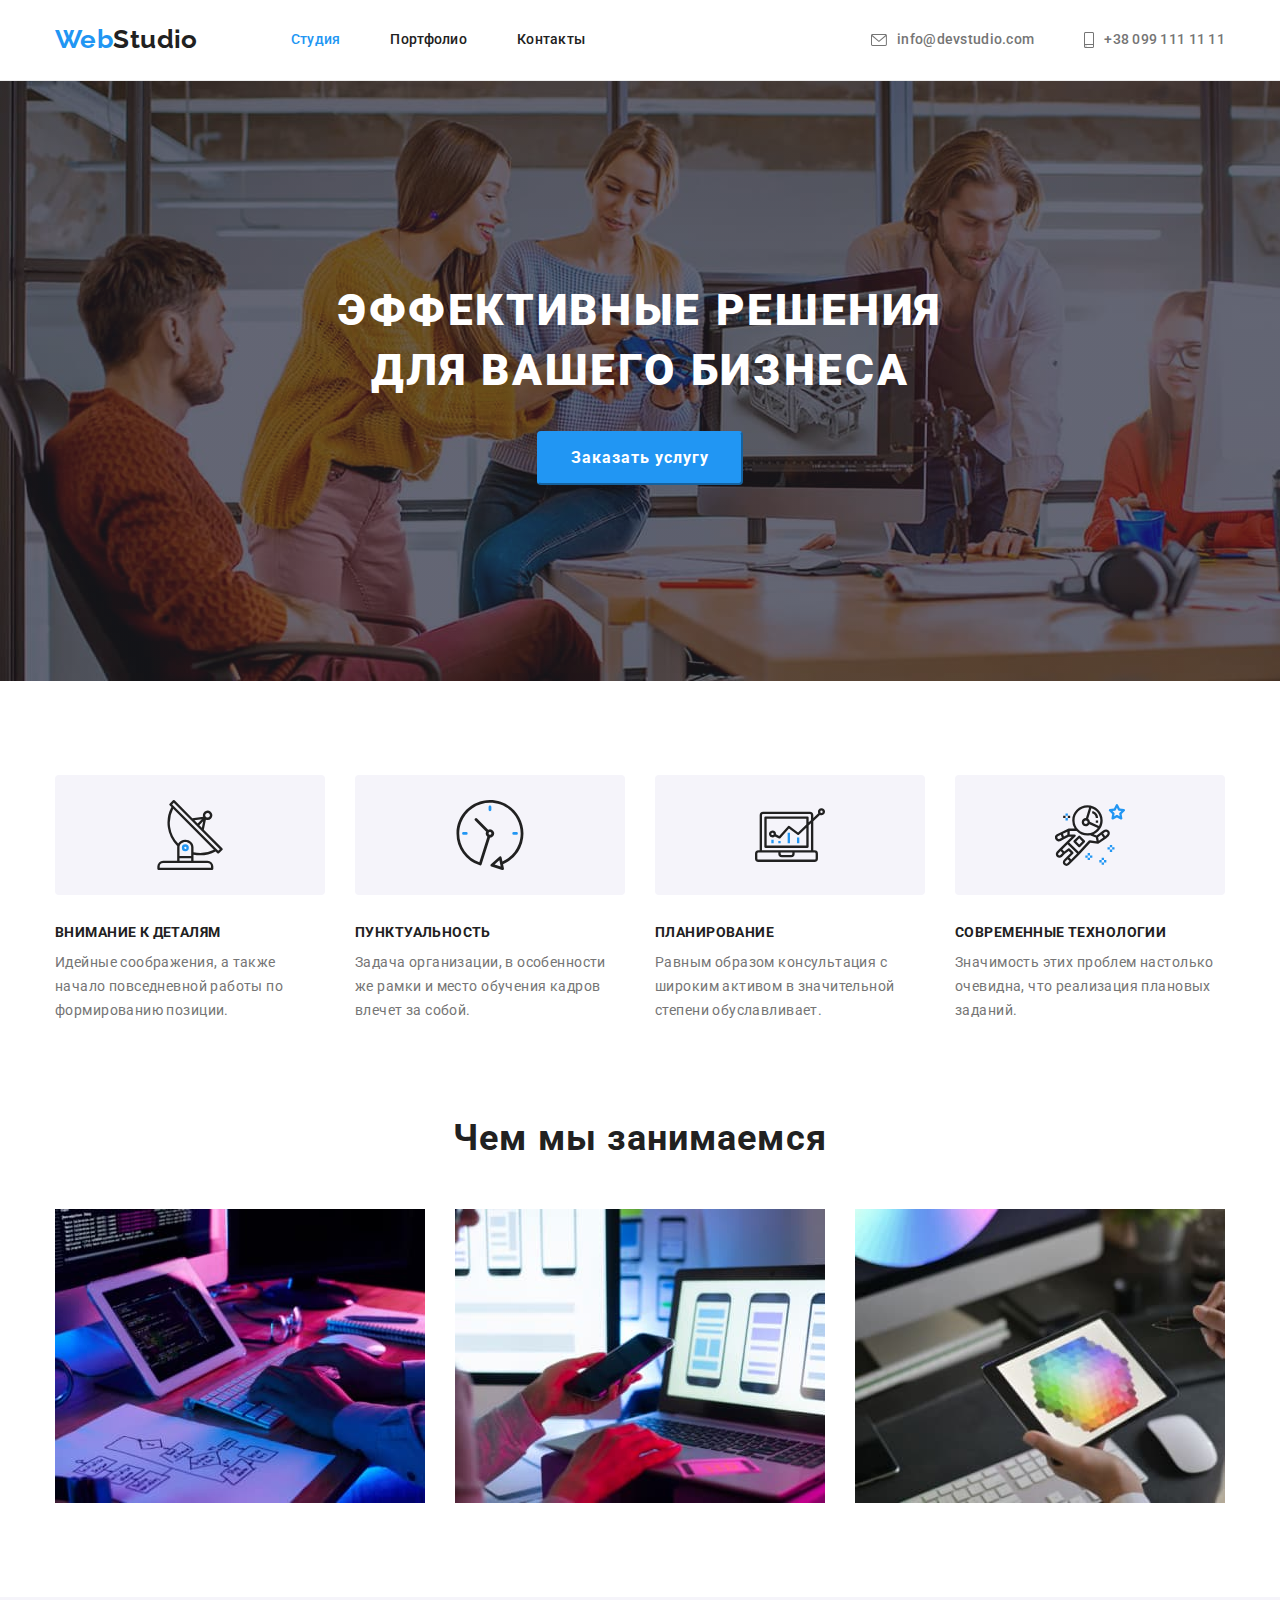
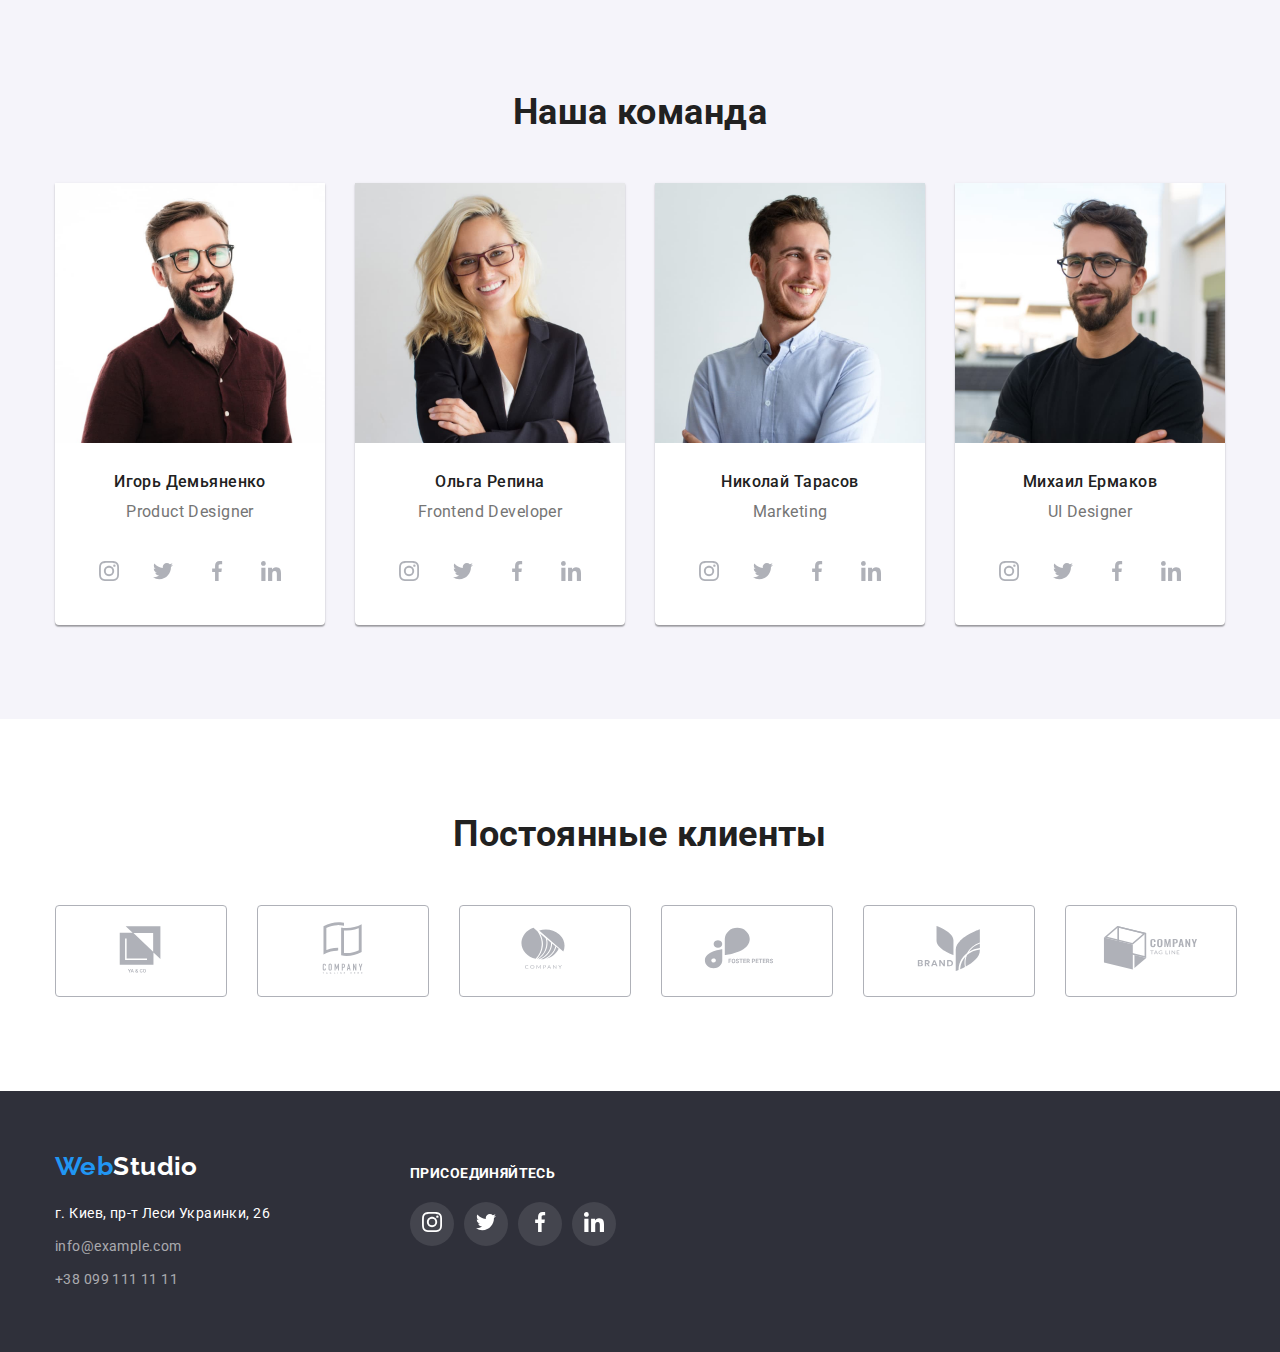
==== commit be221baa: "Summary" ====
--- a/index.html
+++ b/index.html
@@ -394,11 +394,12 @@
    </section>
  </main>
     <!--Футер-->
-    <footer class="footer">
-        <div class="container">
-            
-    <a href="./" class="logo-footer"><span class="logo-accent">Web</span>Studio</a>
-            
+<footer class="footer">
+    <div class="container">
+
+        <div class="general-div-footer">
+        <div class="footer-address">                      
+        <a href="./" class="logo-footer"><span class="logo-accent">Web</span>Studio</a>            
         <address>  
          <ul class="footer-contacts">
          <li><a class="footer-adress" href="">г. Киев, пр-т Леси Украинки, 26</a></li>
@@ -406,6 +407,52 @@
          <li><a class="link" href="tel:+380991111111">+38 099 111 11 11</a></li>
          </ul>
         </address>
+        </div>
+
+        <!--Футер ссылки соцсетей-->
+        <div class="footer-join">
+          <p class="join">присоединяйтесь</p>
+
+         <ul class="footer-soclinks">
+           <li class="footer-soclinks-item social-links">
+             <div class="fsoclinks">
+               <a href="">
+                <svg class="icon-social" width="20px" height="20px">
+                    <use href="./images/icons.svg.svg#icon-instagram"></use>
+                </svg>
+              </a>
+            </div>
+           </li>
+           <li class="footer-soclinks-item social-links">
+             <div class="fsoclinks">
+                <a href="">
+                <svg class="icon-social" width="20px" height="20px">
+                    <use href="./images/icons.svg.svg#icon-twitter"></use>
+                </svg>
+                </a>
+              </div>
+          </li>
+          <li class="footer-soclinks-item social-links">
+             <div class="fsoclinks">
+                <a href="">
+                <svg class="icon-social" width="20px" height="20px">
+                    <use href="./images/icons.svg.svg#icon-facebook"></use>
+                </svg>
+                </a>
+             </div>
+          </li>
+           <li class="footer-soclinks-item social-links">
+             <div class="fsoclinks">
+                <a href="">
+                <svg class="icon-social" width="20px" height="20px">
+                    <use href="./images/icons.svg.svg#icon-linkedin"></use>
+                </svg>
+                </a>
+             </div>
+          </li>
+         </ul>
+     </div>
+    </div>
     </div>
     </footer>
 </body>
--- a/css/styles.css
+++ b/css/styles.css
@@ -363,12 +363,13 @@
 .team-soclinks-item:not(:last-child) {
     margin-right: 10px;
 }
-.team-soclinks-item {
+/*.team-soclinks-item {
     padding-bottom: 30px;
-}
+}*/
 .team-soclinks {
     display: flex;
     justify-content: center;
+    padding-bottom: 30px;
 }
 .icon-social {
     fill: var(--social-links-color);
@@ -396,7 +397,6 @@
 }
 .clients-link {
     display: flex;
-    /*width: 170px;*/
     height: 92px;
     border-radius: 4px;
     border: 1px solid var(--social-links-color);
@@ -418,11 +418,10 @@
     fill: var(--accent-color);
 }
 
-/*.clients-link:hover,
+.clients-link:hover,
 .clients-link:focus {
-    background-color: var(--accent-color);
-}*/
-
+    border-color: var(--accent-color);
+}
 
 
 /*Футер*/
@@ -435,7 +434,8 @@
 
 .footer-adress {
     color: var(--accent-text-color);    
-    line-height: 1.71;           
+    line-height: 1.71; 
+    margin-right: 70px;          
 }
 
 .footer-contacts .link {
@@ -470,6 +470,37 @@
     font-weight: 700;
     font-size: 26px;
     line-height: 1.19; 
+}
+/*Футер ссылки соцсетей*/
+.join {
+    font-weight: 700;        
+    line-height: 1.14;        
+    text-transform: uppercase;    
+    color: var(--accent-text-color);
+    margin-bottom: 20px;   
+    
+}
+.general-div-footer {
+    display: flex;
+}
+
+.footer-soclinks {
+    display: flex;
+}  
+
+.footer-soclinks .icon-social {
+    fill: var(--accent-text-color);
+}
+
+.footer-soclinks-item{
+    background-color: rgba(255, 255, 255, 0.1);
+    margin-right: 10px;
+}
+.footer-join {
+    align-items: center;
+    margin-top: 15px;
+    margin-left: 70px;
+   
 }
 
 /*Стили для Портфолио*/
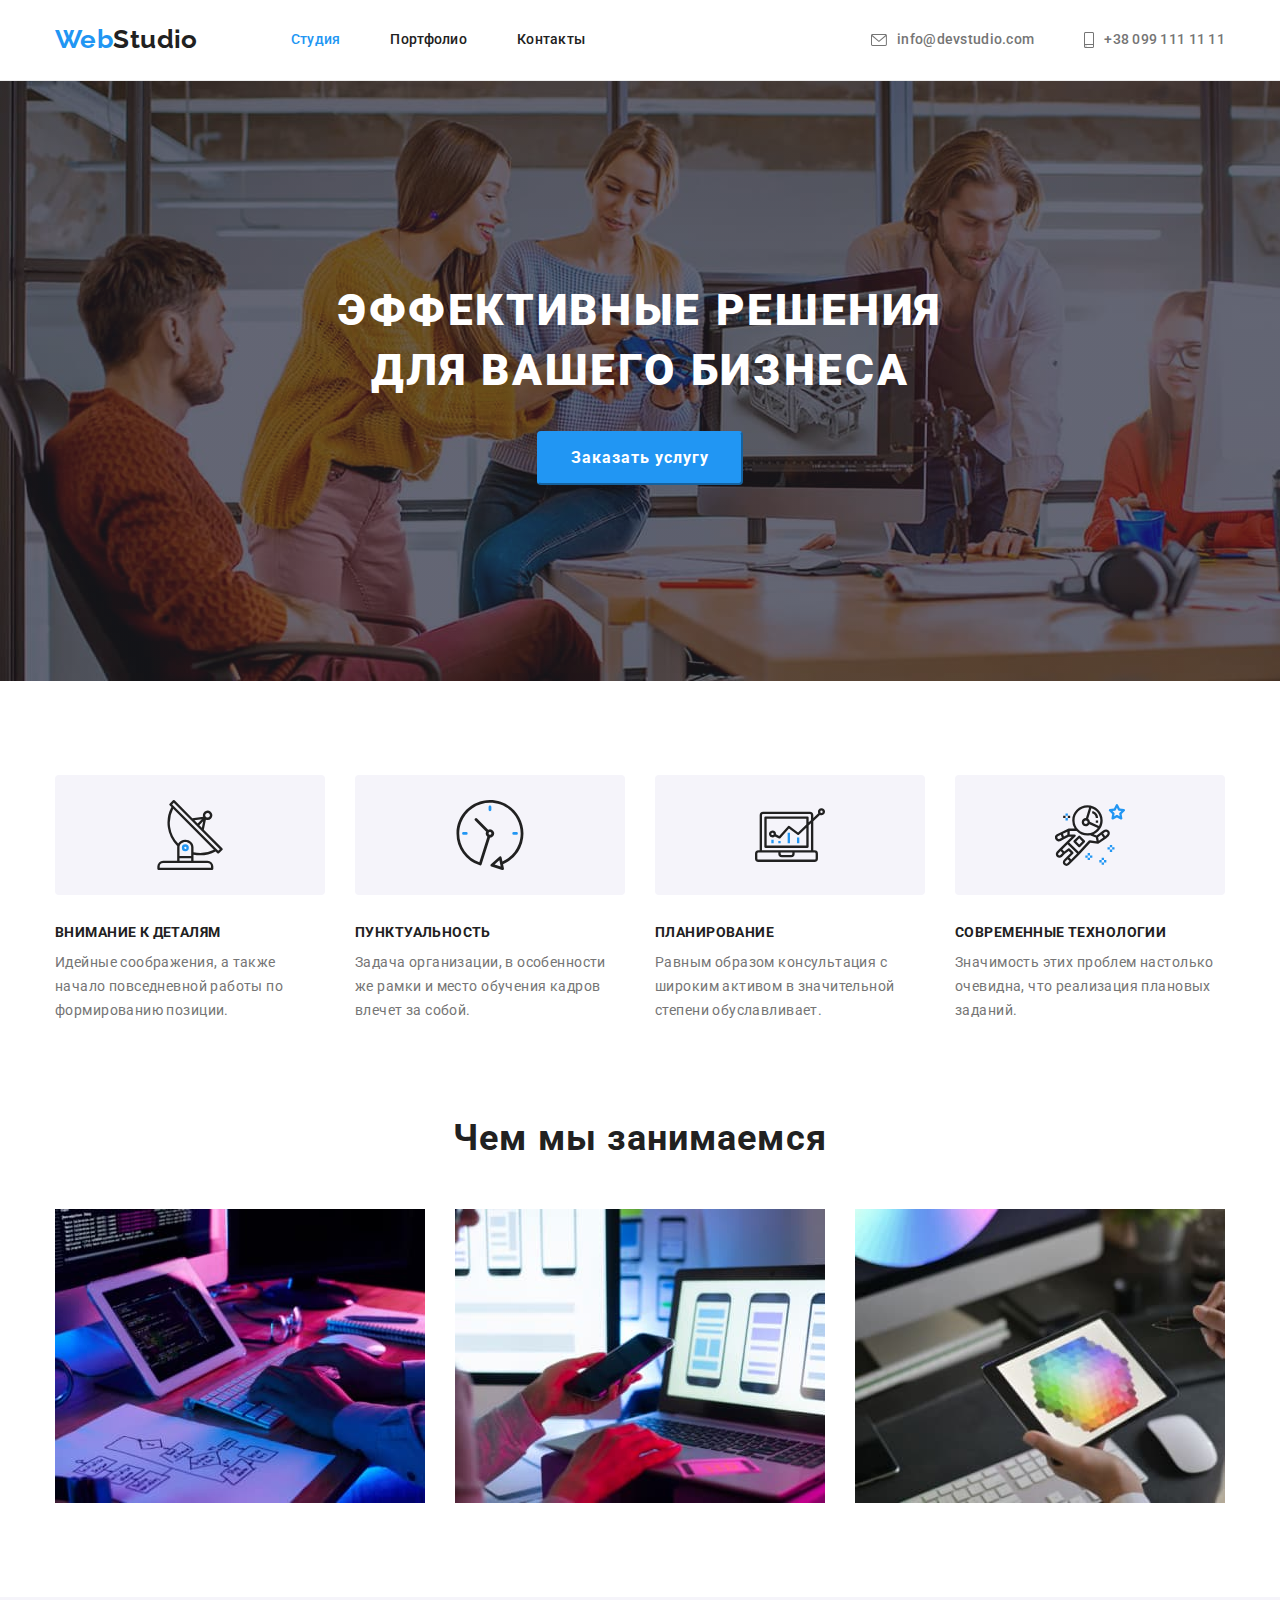
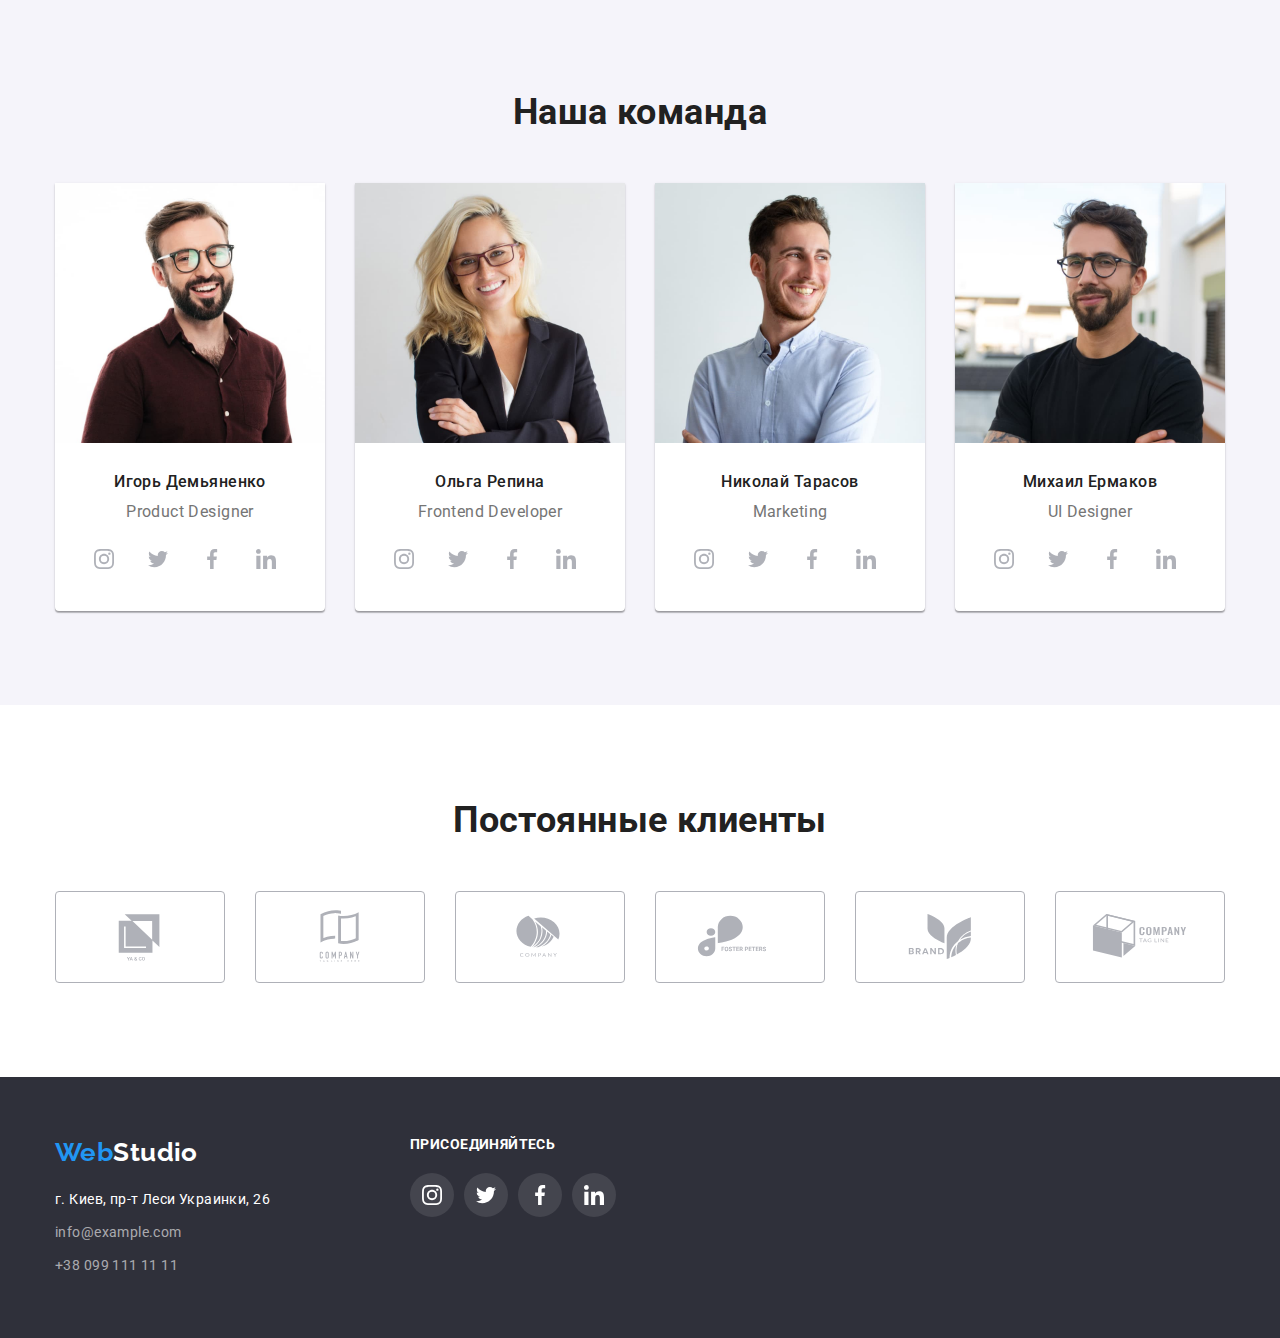
==== commit b54c6c42: "Summary" ====
--- a/index.html
+++ b/index.html
@@ -129,51 +129,41 @@
         <div class="container">
         <h2 class="team-title">Наша команда</h2>
         <ul class="team-list">
-           
-            <li class="team-card">
-               
+            <li class="team-card">                             
                <img src="./images/igor.jpg" alt="Игорь Демьяненко" width="270">
                <div class="team-card-description">
                 <h3 class="title">Игорь Демьяненко</h3>
                 <p class="item">Product Designer</p>
-               </div>
+               
                 <ul class="team-soclinks">
-                        <li class="team-soclinks-item">
-                        <div class="social-links">
-                            <a href="">
+                        <li>                                             
+                            <a class="social-link" href="">
                                 <svg class="icon-social" width="20px" height="20px">
                                     <use href="./images/icons.svg.svg#icon-instagram"></use>
                                 </svg>
                             </a>
-                        </div>
-                    </li>
-                    <li class="team-soclinks-item">
-                        <div class="social-links">
-                            <a href="">
+                            </li>
+                        <li>                        
+                            <a href="" class="social-link">
                                 <svg class="icon-social" width="20px" height="20px">
                                     <use href="./images/icons.svg.svg#icon-twitter"></use>
                                 </svg>
-                            </a>
-                        </div>
-                    </li>
-                    <li class="team-soclinks-item">
-                        <div class="social-links">
-                            <a href="">
+                            </a>                        
+                        </li>
+                        <li>                      
+                            <a href="" class="social-link">
                                 <svg class="icon-social" width="20px" height="20px">
                                     <use href="./images/icons.svg.svg#icon-facebook"></use>
                                 </svg>
-                            </a>
-                        </div>
-                    </li>
-                    <li class="team-soclinks-item">
-                        <div class="social-links">
-                            <a href="">
+                            </a>                       
+                        </li>
+                        <li>                       
+                            <a href="" class="social-link">
                                 <svg class="icon-social" width="20px" height="20px">
                                     <use href="./images/icons.svg.svg#icon-linkedin"></use>
                                 </svg>
-                            </a>
-                        </div>
-                    </li>
+                            </a>                       
+                        </li>
                 </ul>
             </li>       
                     
@@ -183,211 +173,169 @@
                <div class="team-card-description">
                <h3 class="title">Ольга Репина</h3>  
                 <p class="item">Frontend Developer</p> 
-                </div>
-                <ul class="team-soclinks">
-                    <li class="team-soclinks-item">
-                        <div class="social-links">
-                            <a href="">
-                                <svg class="icon-social" width="20px" height="20px">
-                                    <use href="./images/icons.svg.svg#icon-instagram"></use>
-                                </svg>
-                            </a>
-                        </div>
-                    </li>
-                    <li class="team-soclinks-item">
-                        <div class="social-links">
-                            <a href="">
-                                <svg class="icon-social" width="20px" height="20px">
-                                    <use href="./images/icons.svg.svg#icon-twitter"></use>
-                                </svg>
-                            </a>
-                        </div>
-                    </li>
-                    <li class="team-soclinks-item">
-                        <div class="social-links">
-                            <a href="">
-                                <svg class="icon-social" width="20px" height="20px">
-                                    <use href="./images/icons.svg.svg#icon-facebook"></use>
-                                </svg>
-                            </a>
-                        </div>
-                    </li>
-                    <li class="team-soclinks-item">
-                        <div class="social-links">
-                            <a href="">
-                                <svg class="icon-social" width="20px" height="20px">
-                                    <use href="./images/icons.svg.svg#icon-linkedin"></use>
-                                </svg>
-                            </a>
-                        </div>
+
+               <ul class="team-soclinks">
+                    <li>
+                        <a href="" class="social-link">
+                           <svg class="icon-social" width="20px" height="20px">
+                             <use href="./images/icons.svg.svg#icon-instagram"></use>
+                            </svg>
+                        </a>                        
+                    </li>
+                    <li>                       
+                        <a href="" class="social-link">
+                            <svg class="icon-social" width="20px" height="20px">
+                                <use href="./images/icons.svg.svg#icon-twitter"></use>
+                            </svg>
+                        </a>                       
+                    </li>
+                    <li>
+                        <a href="" class="social-link">
+                            <svg class="icon-social" width="20px" height="20px">
+                                <use href="./images/icons.svg.svg#icon-facebook"></use>
+                            </svg>
+                        </a>                        
+                    </li>
+                    <li>                        
+                        <a href="" class="social-link">
+                            <svg class="icon-social" width="20px" height="20px">
+                                <use href="./images/icons.svg.svg#icon-linkedin"></use>
+                            </svg>
+                        </a>                        
                     </li>
                 </ul>
             </li>
-            <li class="team-card">
-                
+            
+            <li class="team-card">                
                 <img src="./images/nickolay.jpg" alt="Николай Тарасов" width="270">
                 <div class="team-card-description">
                 <h3 class="title">Николай Тарасов</h3>
-                <p class="item">Marketing</p>
-                </div>
+                <p class="item">Marketing</p>                
                 <ul class="team-soclinks">
-                    <li class="team-soclinks-item">
-                        <div class="social-links">
-                            <a href="">
+                    <li>                        
+                            <a class="social-link" href="">
                                 <svg class="icon-social" width="20px" height="20px">
                                     <use href="./images/icons.svg.svg#icon-instagram"></use>
                                 </svg>
                             </a>
-                        </div>
-                    </li>
-                    <li class="team-soclinks-item">
-                        <div class="social-links">
-                            <a href="">
+                    </li>
+                    <li>                        
+                            <a href="" class="social-link">
                                 <svg class="icon-social" width="20px" height="20px">
                                     <use href="./images/icons.svg.svg#icon-twitter"></use>
                                 </svg>
-                            </a>
-                        </div>
-                    </li>
-                    <li class="team-soclinks-item">
-                        <div class="social-links">
-                            <a href="">
+                            </a>                        
+                    </li>
+                    <li>                        
+                            <a href="" class="social-link">
                                 <svg class="icon-social" width="20px" height="20px">
                                     <use href="./images/icons.svg.svg#icon-facebook"></use>
                                 </svg>
-                            </a>
-                        </div>
-                    </li>
-                    <li class="team-soclinks-item">
-                        <div class="social-links">
-                            <a href="">
+                            </a>                        
+                    </li>
+                    <li>                        
+                            <a href="" class="social-link">
                                 <svg class="icon-social" width="20px" height="20px">
                                     <use href="./images/icons.svg.svg#icon-linkedin"></use>
                                 </svg>
-                            </a>
-                        </div>
+                            </a>                        
                     </li>
                 </ul>
             </li>
-            <li class="team-card">
-                
+            
+            <li class="team-card">                
                 <img src="./images/misha.jpg" alt="Михаил Ермаков" width="270">
                 <div class="team-card-description">
                 <h3 class="title">Михаил Ермаков</h3>  
-                <p class="item">UI Designer</p> 
-            </div>
+                <p class="item">UI Designer</p>             
             <ul class="team-soclinks">
-                <li class="team-soclinks-item">
-                    <div class="social-links">
-                        <a href="">
+                <li>                    
+                        <a href="" class="social-link">
                             <svg class="icon-social" width="20px" height="20px">
                                 <use href="./images/icons.svg.svg#icon-instagram"></use>
                             </svg>
-                        </a>
-                    </div>
-                </li>
-                <li class="team-soclinks-item">
-                    <div class="social-links">
-                        <a href="">
+                        </a>                    
+                </li>
+                <li>                    
+                        <a href="" class="social-link">
                             <svg class="icon-social" width="20px" height="20px">
                                 <use href="./images/icons.svg.svg#icon-twitter"></use>
                             </svg>
-                        </a>
-                    </div>
-                </li>
-                <li class="team-soclinks-item">
-                    <div class="social-links">
-                        <a href="">
+                        </a>                    
+                </li>
+                <li>                    
+                        <a href="" class="social-link">
                             <svg class="icon-social" width="20px" height="20px">
                                 <use href="./images/icons.svg.svg#icon-facebook"></use>
                             </svg>
-                        </a>
-                    </div>
-                </li>
-                <li class="team-soclinks-item">
-                    <div class="social-links">
-                        <a href="">
+                        </a>                    
+                </li>
+                <li>                   
+                        <a href="" class="social-link">
                             <svg class="icon-social" width="20px" height="20px">
                                 <use href="./images/icons.svg.svg#icon-linkedin"></use>
                             </svg>
-                        </a>
-                    </div>
+                        </a>                  
                 </li>
             </ul>
-            </li>
+        </li>
         </ul>
         </div>
     </section>
    <!--Постоянные клиенты-->
    <section class="clients section"> 
-    <div class="container">
-    
+    <div class="container">  
+
      <h2 class="clients-title">Постоянные клиенты</h2>
-
         <ul class="clients-list">
 
-            <li class="clients-item">
-                <div class="clients-link"> 
-                <a href="">
+            <li class="clients-item">               
+                <a href="" class="clients-link">
                     <svg class="clients-icon" width="106px" height="60px">
                         <use href="./images/icons.svg.svg#icon-yaco"></use>
 
                     </svg>
-                </a>
-                </div>
-            </li>
-            
-            <li class="clients-item">
-                <div class="clients-link">
-                 <a href="">
+                </a>               
+            </li>
+            
+            <li class="clients-item">                
+                 <a href="" class="clients-link">
                      <svg class="clients-icon" width="106px" height="60px">
                          <use href="./images/icons.svg.svg#icon-taglinehere"></use>
-
                      </svg>
-                 </a>
-                </div>
-            </li>
-
-            <li class="clients-item">
-                <div class="clients-link">
-                <a href="">
-                    <svg class="clients-icon" width="106px" height="60px">
-                        <use href="./images/icons.svg.svg#icon-company"></use>
-            
-                    </svg>
-                </a>
-                </div>
-            </li>
-            
-            <li class="clients-item">
-                <div class="clients-link">
-                <a href="">
-                    <svg class="clients-icon" width="106px" height="60px">
-                        <use href="./images/icons.svg.svg#icon-foster"></use>
-            
-                    </svg>
-                </a>
-                </div>
-            </li>
-
-            <li class="clients-item">
-                <div class="clients-link">
-                <a href="">
+                 </a>                
+            </li>
+
+            <li class="clients-item">                
+                <a href="" class="clients-link">
+                    <svg class="clients-icon" width="106px" height="60px">
+                        <use href="./images/icons.svg.svg#icon-company"></use>            
+                    </svg>
+                </a>               
+            </li>
+            
+            <li class="clients-item">               
+                <a href="" class="clients-link">
+                    <svg class="clients-icon" width="106px" height="60px">
+                        <use href="./images/icons.svg.svg#icon-foster"></use>            
+                    </svg>
+                </a>                
+            </li>
+
+            <li class="clients-item">               
+                <a href="" class="clients-link">
                     <svg class="clients-icon" width="106px" height="60px">
                         <use href="./images/icons.svg.svg#icon-brand"></use>            
                     </svg>
-                </a>
-                </div>
-            </li>
-            
-            <li class="clients-item">
-                <div class="clients-link">
-                <a href="">
+                </a>                
+            </li>
+            
+            <li class="clients-item">                
+                <a href="" class="clients-link">
                     <svg class="clients-icon" width="106px" height="60px">
                         <use href="./images/icons.svg.svg#icon-cotagline"></use>            
                     </svg>
-                </a>
-                </div>
+                </a>                
             </li>
         </ul>
    </div>
@@ -396,8 +344,8 @@
     <!--Футер-->
 <footer class="footer">
     <div class="container">
-
         <div class="general-div-footer">
+
         <div class="footer-address">                      
         <a href="./" class="logo-footer"><span class="logo-accent">Web</span>Studio</a>            
         <address>  
@@ -414,46 +362,38 @@
           <p class="join">присоединяйтесь</p>
 
          <ul class="footer-soclinks">
-           <li class="footer-soclinks-item social-links">
-             <div class="fsoclinks">
-               <a href="">
+           <li>
+              <a href="" class="link-social">
                 <svg class="icon-social" width="20px" height="20px">
                     <use href="./images/icons.svg.svg#icon-instagram"></use>
                 </svg>
-              </a>
-            </div>
+              </a>            
            </li>
-           <li class="footer-soclinks-item social-links">
-             <div class="fsoclinks">
-                <a href="">
+           <li>
+             <a href="" class="link-social">
                 <svg class="icon-social" width="20px" height="20px">
                     <use href="./images/icons.svg.svg#icon-twitter"></use>
                 </svg>
-                </a>
-              </div>
+            </a>              
           </li>
-          <li class="footer-soclinks-item social-links">
-             <div class="fsoclinks">
-                <a href="">
+          <li>
+             <a href="" class="link-social">
                 <svg class="icon-social" width="20px" height="20px">
                     <use href="./images/icons.svg.svg#icon-facebook"></use>
                 </svg>
-                </a>
-             </div>
-          </li>
-           <li class="footer-soclinks-item social-links">
-             <div class="fsoclinks">
-                <a href="">
+            </a>             
+        </li>
+        <li>
+            <a href="" class="link-social">
                 <svg class="icon-social" width="20px" height="20px">
                     <use href="./images/icons.svg.svg#icon-linkedin"></use>
                 </svg>
-                </a>
-             </div>
-          </li>
-         </ul>
+            </a>            
+        </li>
+      </ul>
      </div>
-    </div>
-    </div>
+     </div>
+     </div>
     </footer>
 </body>
 </html>--- a/css/styles.css
+++ b/css/styles.css
@@ -34,6 +34,8 @@
 a {
     text-decoration: none;
     font-style: normal;   
+    margin: 0;
+    padding: 0;
 }
 
 h1,h2,h3,h4,h5,h6, p {
@@ -131,11 +133,6 @@
     letter-spacing: 0.02em;
 }
 
-.link-contacts .link:hover,
-.link-contacts .link:focus {
-    color: var(--accent-color);
-}
-
 .link-contacts {
     display: flex;
     padding-right: 0;
@@ -148,15 +145,17 @@
     margin-left: 50px;
 }
 
+.link:hover,
+.link-focus {
+    color: var(--accent-color);
+    fill: var(--accent-color);
+}
+
 .link-icon {
     margin-right: 10px;
-    fill: #757575;
-}
-
-.link-icon:hover,
-.link-icon:focus {
-    fill: var(--accent-color);
-}
+    fill: currentColor;
+}
+
 
 /*Герой*/
 .hero {
@@ -190,7 +189,7 @@
   
 /*Кнопки по умолчанию и на странице Портфолио*/
 .button {
-    
+    display: inline-block;
     color: var(--primary-text-color);
     background-color: var(--secondary-bg-color);
     border-color: var(--secondary-bg-color);
@@ -211,24 +210,20 @@
     background-color: var(--accent-color);
     cursor: pointer;
 }
-
 .hero-button {
+    display: inline-block;
+    padding: 10px 32px;
     color: var(--accent-text-color);
     background-color: var(--accent-color);
     border-color: var(--accent-color);
+    border-radius: 4px;
 
     font-family: inherit;
     font-weight: 700;
     font-size: 16px;
     line-height: 1.88;     
-    letter-spacing: 0.06em;
-    border-radius: 4px;
-
-
-    display: inline-block;
-    padding: 10px 32px;      
-}
-    
+    letter-spacing: 0.06em;    
+}    
 .hero-button:hover,
 .hero-button:focus {
     color: var(--accent-text-color);
@@ -241,7 +236,6 @@
     gap: 30px;
     padding-left: 0;
 }
-
 .visually-hidden {
     position: absolute;
     width: 1px;
@@ -263,13 +257,11 @@
     text-transform: uppercase;
     color: var(--primary-text-color);
 }
-
 .feature-list .item {
     color: var(--secondary-text-color);
     line-height: 1.71; 
     flex-basis: calc((100% - 90px) / 4);    
 }
-
 .feature-icon {
     display: flex;
     height: 120px;
@@ -284,8 +276,7 @@
 
 .example {
     padding-top: 0px;
- }
-   
+}   
 .example-title {
     margin-bottom: 50px;
     
@@ -295,31 +286,27 @@
     letter-spacing: 0.03em;
     text-align: center;
 }
-
 .example-list {
     display: flex; 
     gap: 30px;   
 }
- 
+
 /*Наша команда*/
 .team {
     background-color: var(--secondary-bg-color);
 }
-
 .team-title{
     font-weight: 700;
     font-size: 36px;
     line-height: 1.17; 
     margin-bottom: 50px;  
-    text-align: center;
-       
+    text-align: center;      
 }
 .team-card {
     background-color: var(--accent-text-color);
     box-shadow: 0px 1px 3px rgba(0, 0, 0, 0.12), 0px 1px 1px rgba(0, 0, 0, 0.14), 0px 2px 1px rgba(0, 0, 0, 0.2);
     border-radius: 0px 0px 4px 4px;     
 }
-
 .team-card .title {
     font-weight: 500;
     font-size: 16px;
@@ -332,55 +319,42 @@
    font-size: 16px;
    line-height: 1.19;
    text-align: center;
-   margin-top: 10px;     
+   margin-top: 10px;  
+   margin-bottom: 16px;   
 }
 
 .team-list {
   display: flex;
   gap: 30px; 
 }
-
 .team-list .team-card-description {
     padding-top: 30px;
     padding-bottom: 30px; 
     padding-left: 70;    
 }
-.social-links {
+.social-link {
     display: flex;
     width: 44px;
     height: 44px;
     border: 0;
     border-radius: 50%;
-    padding: 0;
     justify-content: center;
     align-items: center;
-    background-color: var(--accent-text-color);
-}
-.social-links:hover,
-.social-links:focus {
-    background-color: var(--accent-color);
-}
-.team-soclinks-item:not(:last-child) {
-    margin-right: 10px;
-}
-/*.team-soclinks-item {
-    padding-bottom: 30px;
-}*/
+    margin-right: 10px;   
+    color: var(--social-links-color);
+}
+.icon-social {
+   fill: currentColor;
+}
+.social-link:hover,
+.social-link:focus {
+   background-color: var(--accent-color);
+   color: var(--accent-text-color);     
+}
 .team-soclinks {
     display: flex;
     justify-content: center;
-    padding-bottom: 30px;
-}
-.icon-social {
-    fill: var(--social-links-color);
-    align-items: center;
-    margin-bottom: 0;
-}
-.icon-social:hover,
-.icon-social:focus {
-    fill: var(--accent-text-color);
-}
-
+}
  
 /*Постоянные клиенты*/
 .clients-title {     
@@ -397,12 +371,14 @@
 }
 .clients-link {
     display: flex;
+    width: 170px;
     height: 92px;
     border-radius: 4px;
     border: 1px solid var(--social-links-color);
     align-items: center;
     justify-content: center;
-    padding: 16px 32px;
+    color: var(--social-links-color);
+    border-color: var(--social-links-color);
 }
 
 .clients-item:not(:last-child){
@@ -410,19 +386,13 @@
 }
 
 .clients-icon {
-    fill: var(--social-links-color);
-}
-
-.clients-icon:hover,
-.clients-icon:focus {
-    fill: var(--accent-color);
-}
-
+    fill: currentColor;
+}
 .clients-link:hover,
 .clients-link:focus {
+    color: var(--accent-color);
     border-color: var(--accent-color);
 }
-
 
 /*Футер*/
 .footer {
@@ -430,7 +400,9 @@
     padding-top: 60px;
     padding-bottom: 60px;
 }
-
+.footer .container {
+    align-items: baseline;
+}
 
 .footer-adress {
     color: var(--accent-text-color);    
@@ -462,8 +434,6 @@
 .logo-footer {
     display: block;
     margin-bottom: 20px;
-    margin-right: 93px;
-
     color: var(--primary-text-color);
     color: var(--accent-text-color);
     font-family: 'Raleway', sans-serif;
@@ -477,32 +447,39 @@
     line-height: 1.14;        
     text-transform: uppercase;    
     color: var(--accent-text-color);
-    margin-bottom: 20px;   
-    
+    margin-bottom: 20px;       
 }
 .general-div-footer {
     display: flex;
 }
-
 .footer-soclinks {
     display: flex;
 }  
 
-.footer-soclinks .icon-social {
-    fill: var(--accent-text-color);
-}
-
-.footer-soclinks-item{
+.link-social {
+    display: flex;
+    width: 44px;
+    height: 44px;
+    border: 0;
+    border-radius: 50%;
+    justify-content: center;
+    align-items: center;
+    margin-right: 10px;
+    color: var(--accent-text-color);
     background-color: rgba(255, 255, 255, 0.1);
-    margin-right: 10px;
-}
+}
+.icon-social {
+    fill: currentColor;
+}
+.link-social:hover,
+.link-social:focus {
+    background-color: var(--accent-color);
+}
+   
 .footer-join {
     align-items: center;
-    margin-top: 15px;
     margin-left: 70px;
-   
-}
-
+}
 /*Стили для Портфолио*/
 
 .portfolio-card .item {
@@ -542,10 +519,21 @@
 .filter {
     display: flex;
     margin-bottom: 50px;
-    justify-content: center;    
+    justify-content: center; 
 }
 .filter .button {
     margin-right: 8px;
+}
+
+.filter .button:hover,
+.filter .button:focus {
+    box-shadow: 0px 3px 1px rgba(0, 0, 0, 0.1), 0px 1px 2px rgba(0, 0, 0, 0.08), 0px 2px 2px rgba(0, 0, 0, 0.12);
+}
+.card {
+    display: block;
+}
+.card:hover, .card:focus {
+    box-shadow: 0px 1px 1px rgba(0, 0, 0, 0.12), 0px 4px 4px rgba(0, 0, 0, 0.06), 1px 4px 6px rgba(0, 0, 0, 0.16);
 }
 
 
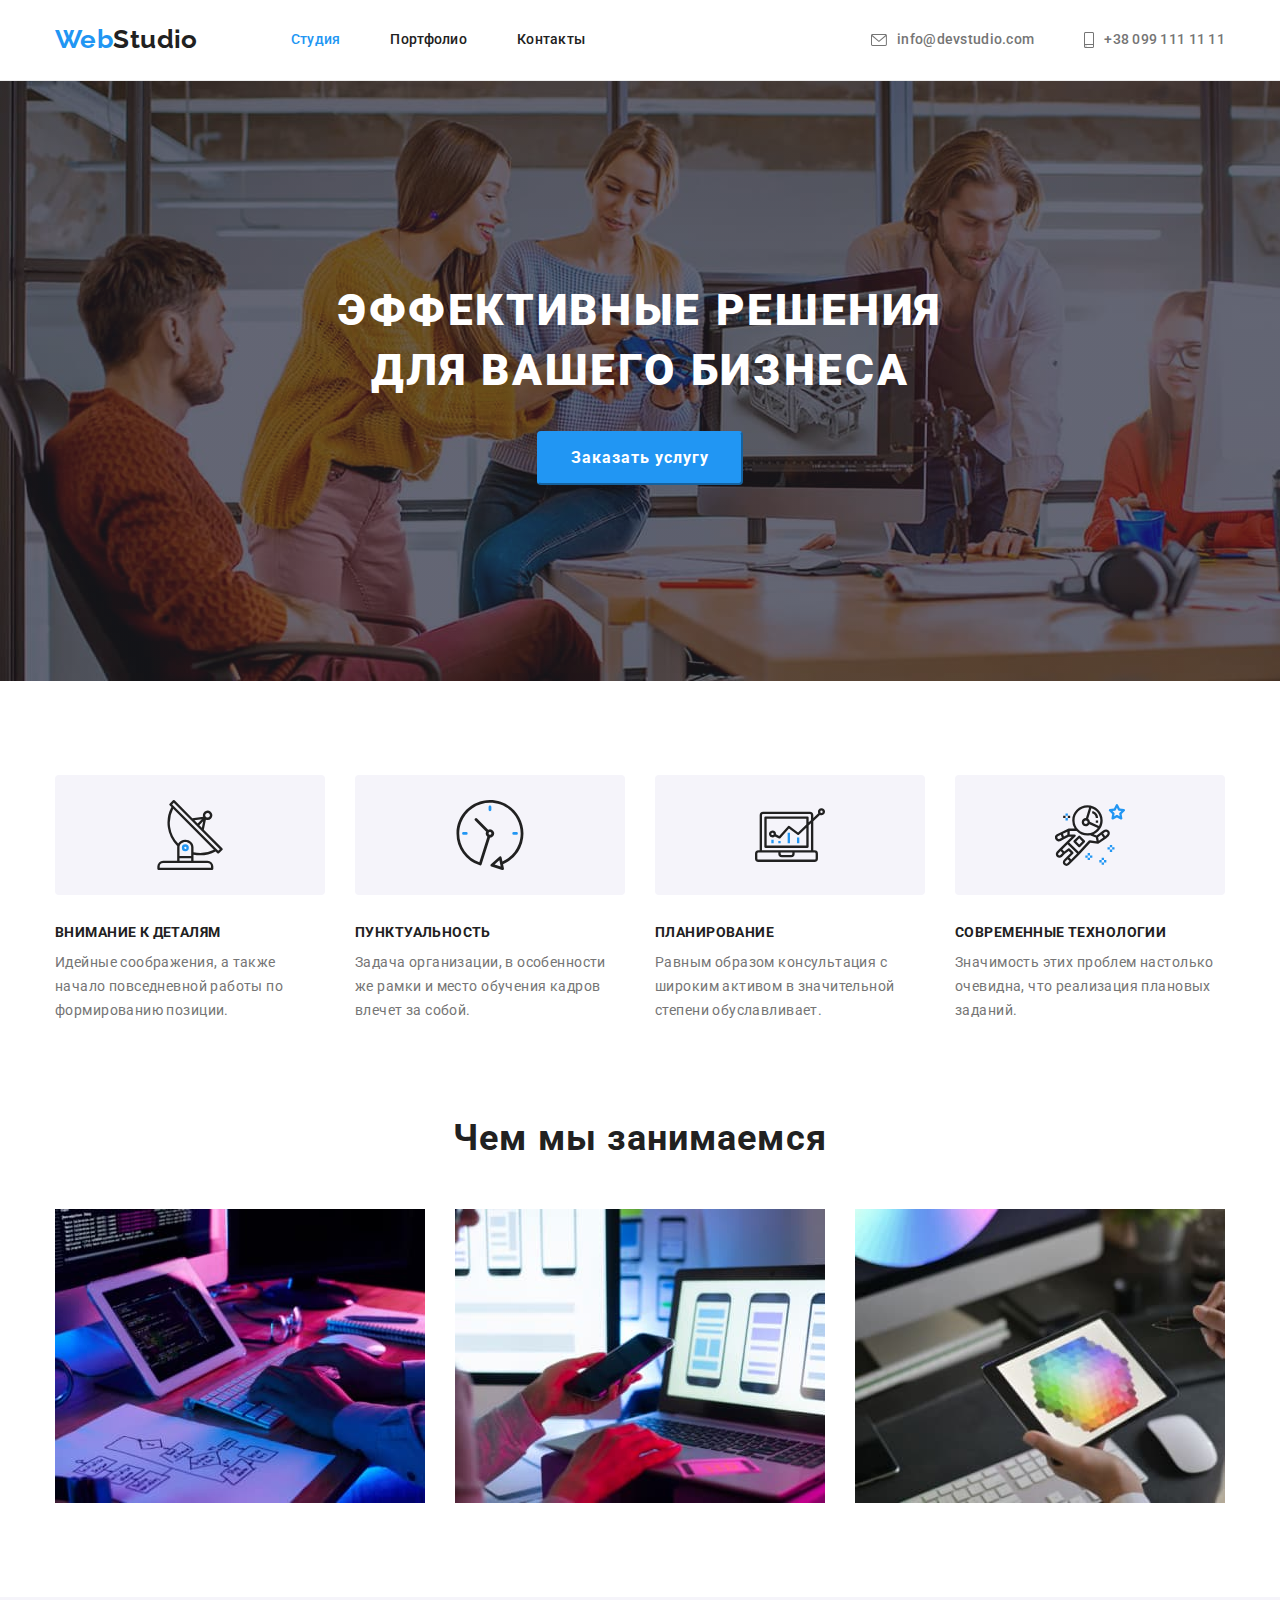
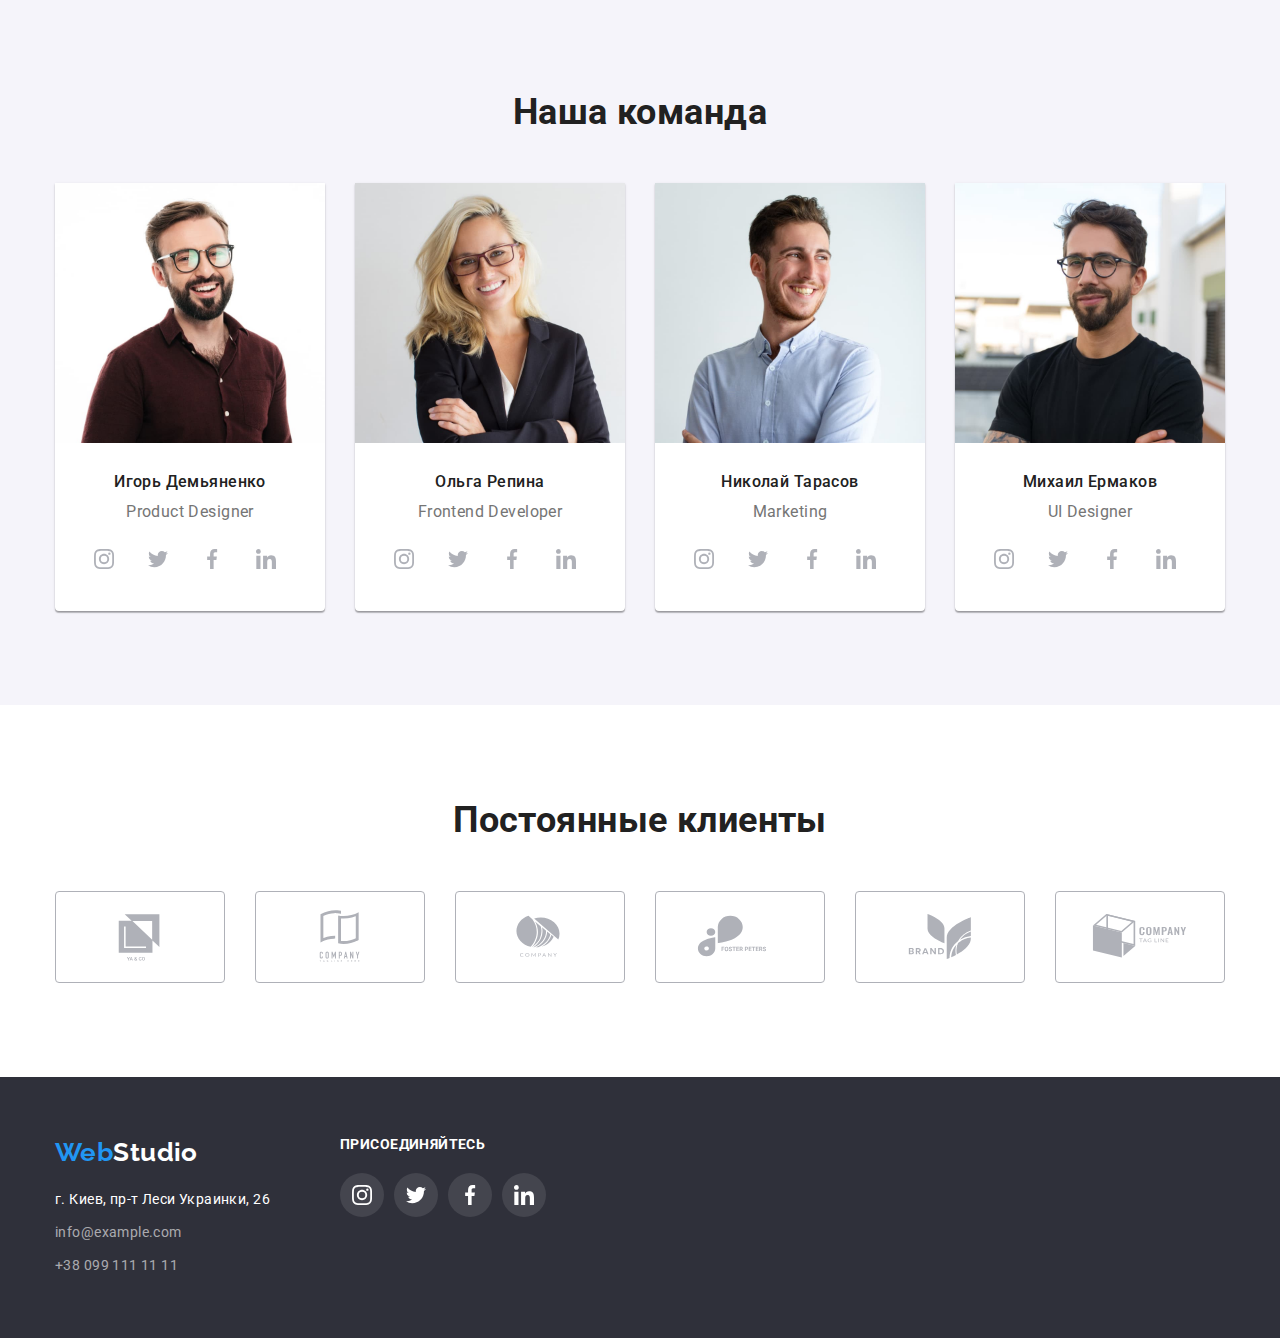
==== commit 32199b55: "Summary" ====
--- a/index.html
+++ b/index.html
@@ -362,28 +362,28 @@
           <p class="join">присоединяйтесь</p>
 
          <ul class="footer-soclinks">
-           <li>
+           <li class="fs-item">
               <a href="" class="link-social">
                 <svg class="icon-social" width="20px" height="20px">
                     <use href="./images/icons.svg.svg#icon-instagram"></use>
                 </svg>
               </a>            
            </li>
-           <li>
+           <li class="fs-item">
              <a href="" class="link-social">
                 <svg class="icon-social" width="20px" height="20px">
                     <use href="./images/icons.svg.svg#icon-twitter"></use>
                 </svg>
             </a>              
           </li>
-          <li>
+          <li class="fs-item">
              <a href="" class="link-social">
                 <svg class="icon-social" width="20px" height="20px">
                     <use href="./images/icons.svg.svg#icon-facebook"></use>
                 </svg>
             </a>             
         </li>
-        <li>
+        <li class="fs-item">
             <a href="" class="link-social">
                 <svg class="icon-social" width="20px" height="20px">
                     <use href="./images/icons.svg.svg#icon-linkedin"></use>
--- a/css/styles.css
+++ b/css/styles.css
@@ -406,8 +406,7 @@
 
 .footer-adress {
     color: var(--accent-text-color);    
-    line-height: 1.71; 
-    margin-right: 70px;          
+    line-height: 1.71;            
 }
 
 .footer-contacts .link {
@@ -464,7 +463,7 @@
     border-radius: 50%;
     justify-content: center;
     align-items: center;
-    margin-right: 10px;
+    /*margin-right: 10px;*/
     color: var(--accent-text-color);
     background-color: rgba(255, 255, 255, 0.1);
 }
@@ -475,11 +474,14 @@
 .link-social:focus {
     background-color: var(--accent-color);
 }
-   
 .footer-join {
     align-items: center;
     margin-left: 70px;
 }
+.footer-soclinks .fs-item + .fs-item {
+    margin-left: 10px;
+}
+  
 /*Стили для Портфолио*/
 
 .portfolio-card .item {
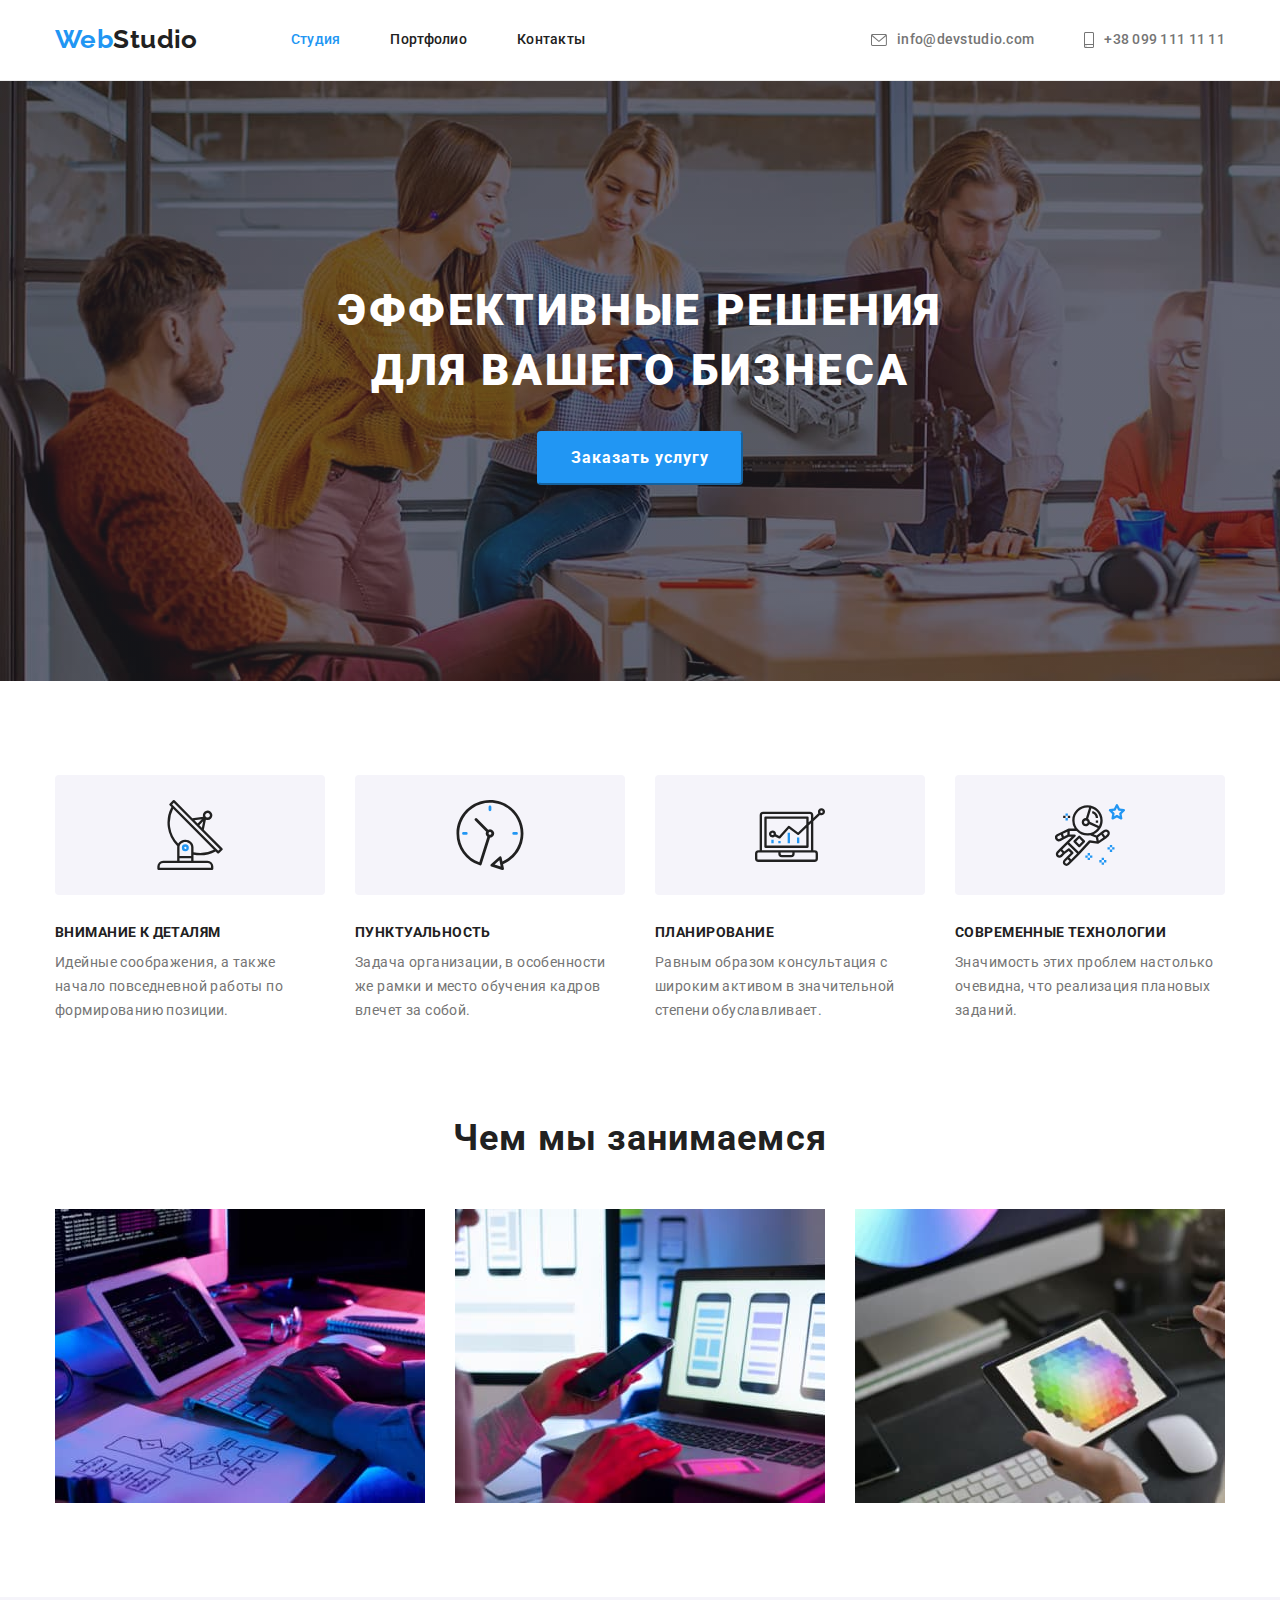
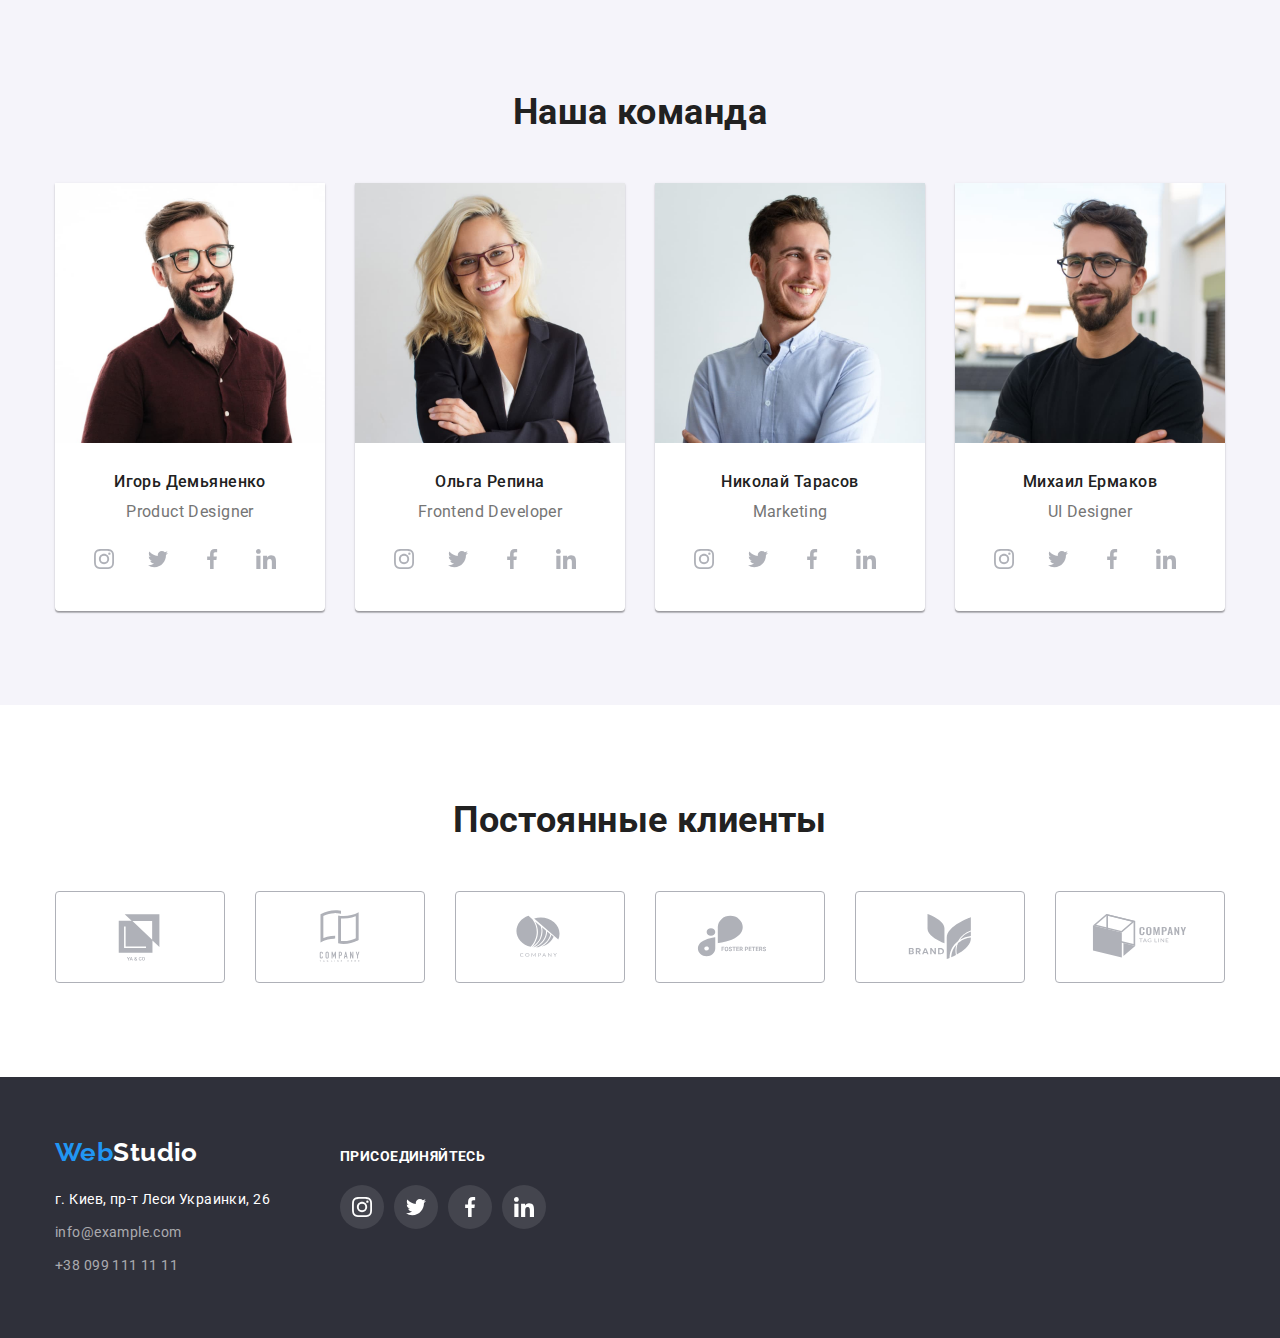
==== commit a3989d13: "Summary" ====
--- a/index.html
+++ b/index.html
@@ -392,7 +392,7 @@
         </li>
       </ul>
      </div>
-     </div>
+    </div>
      </div>
     </footer>
 </body>
--- a/css/styles.css
+++ b/css/styles.css
@@ -400,9 +400,6 @@
     padding-top: 60px;
     padding-bottom: 60px;
 }
-.footer .container {
-    align-items: baseline;
-}
 
 .footer-adress {
     color: var(--accent-text-color);    
@@ -450,6 +447,7 @@
 }
 .general-div-footer {
     display: flex;
+    align-items: baseline;
 }
 .footer-soclinks {
     display: flex;
@@ -476,7 +474,7 @@
 }
 .footer-join {
     align-items: center;
-    margin-left: 70px;
+    margin-left: 70px;   
 }
 .footer-soclinks .fs-item + .fs-item {
     margin-left: 10px;
@@ -491,6 +489,7 @@
 }
 
 .portfolio-card .title {
+   color: var(--primary-text-color);
     font-weight: 700;
     font-size: 18px;
     line-height: 2;    
